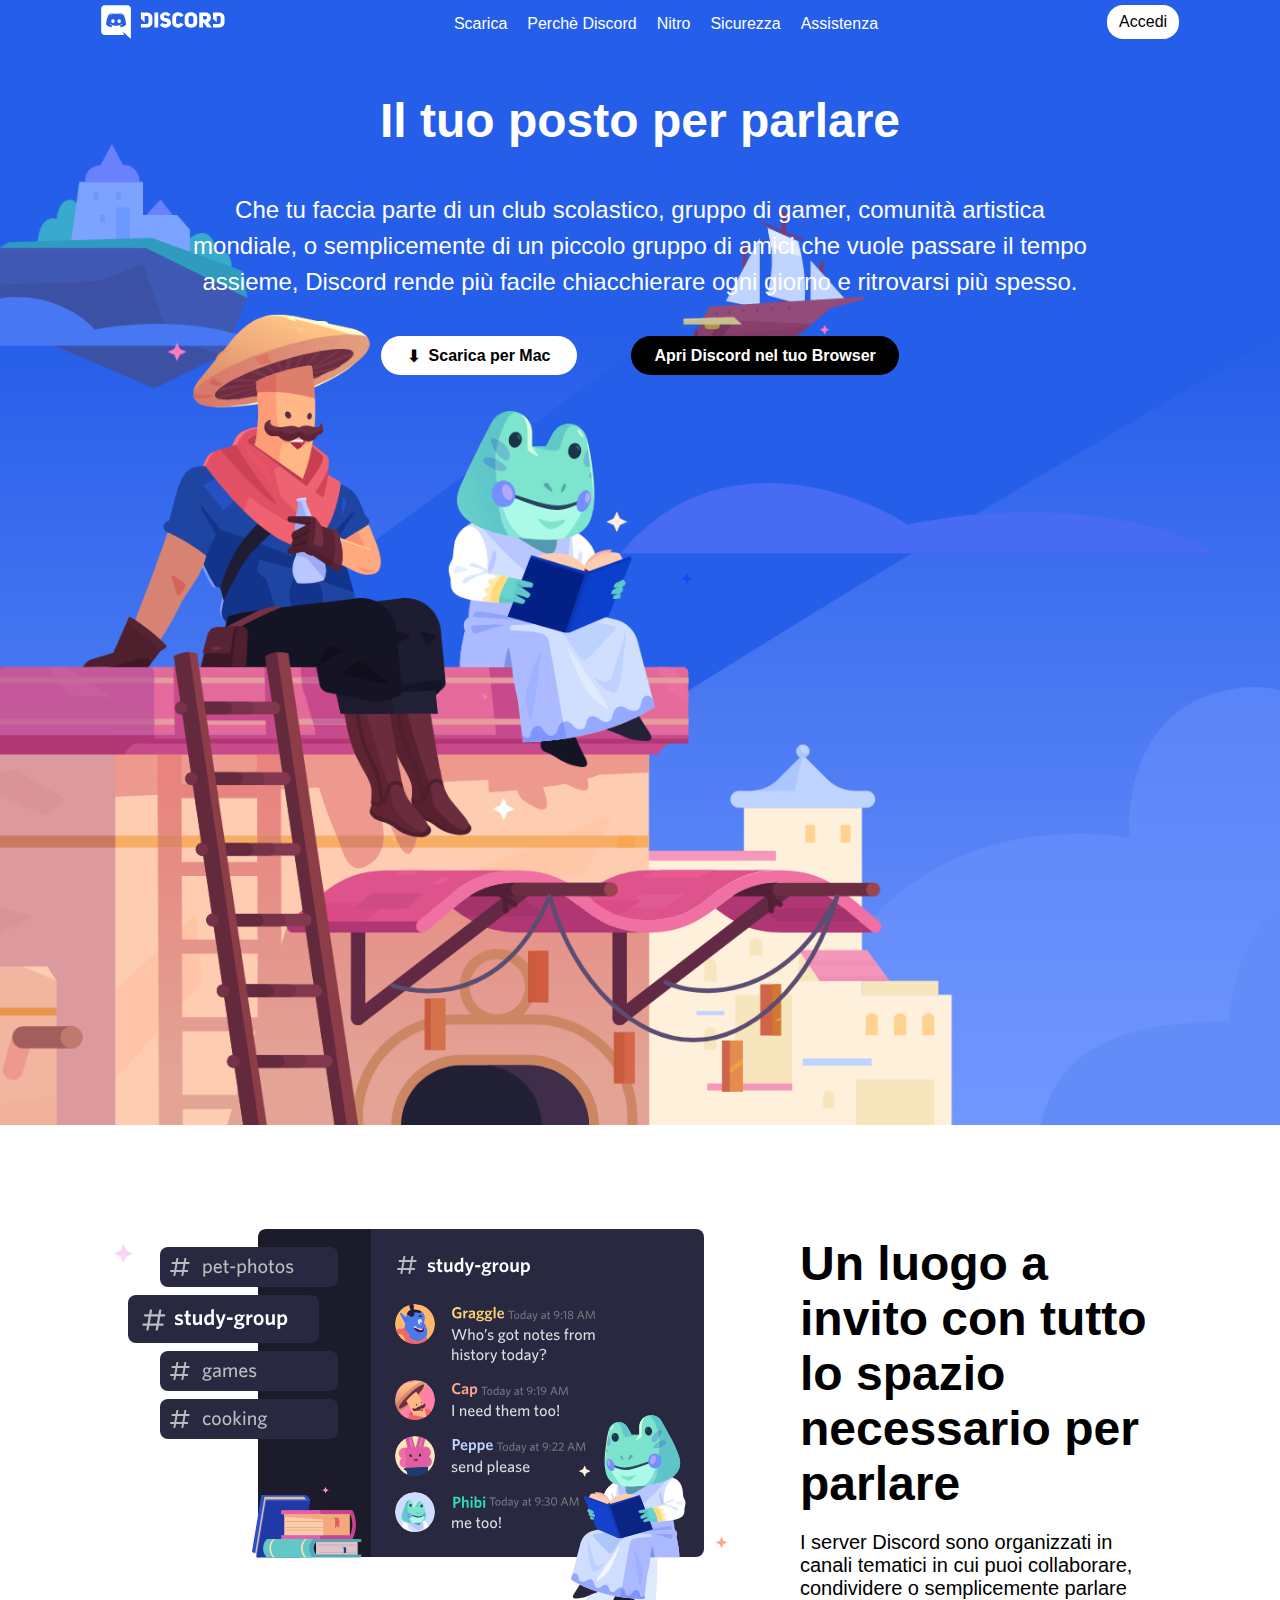
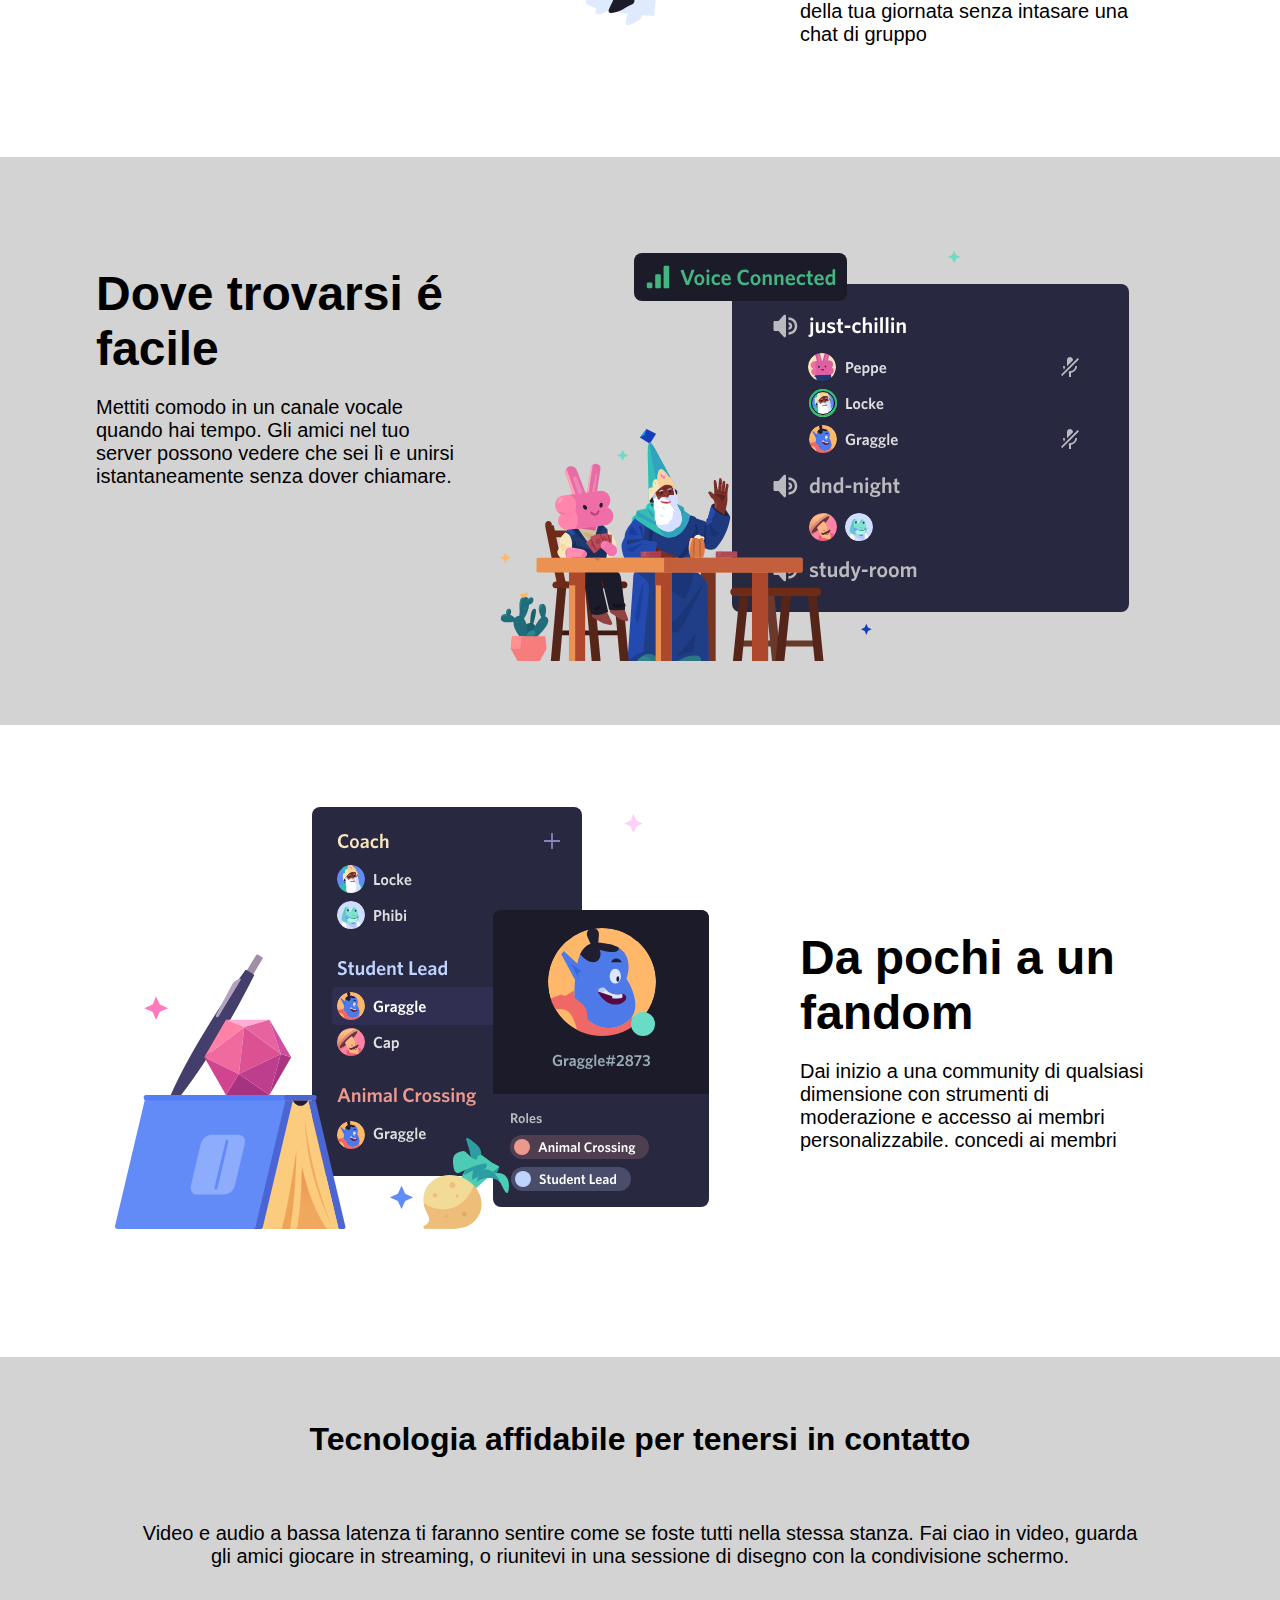
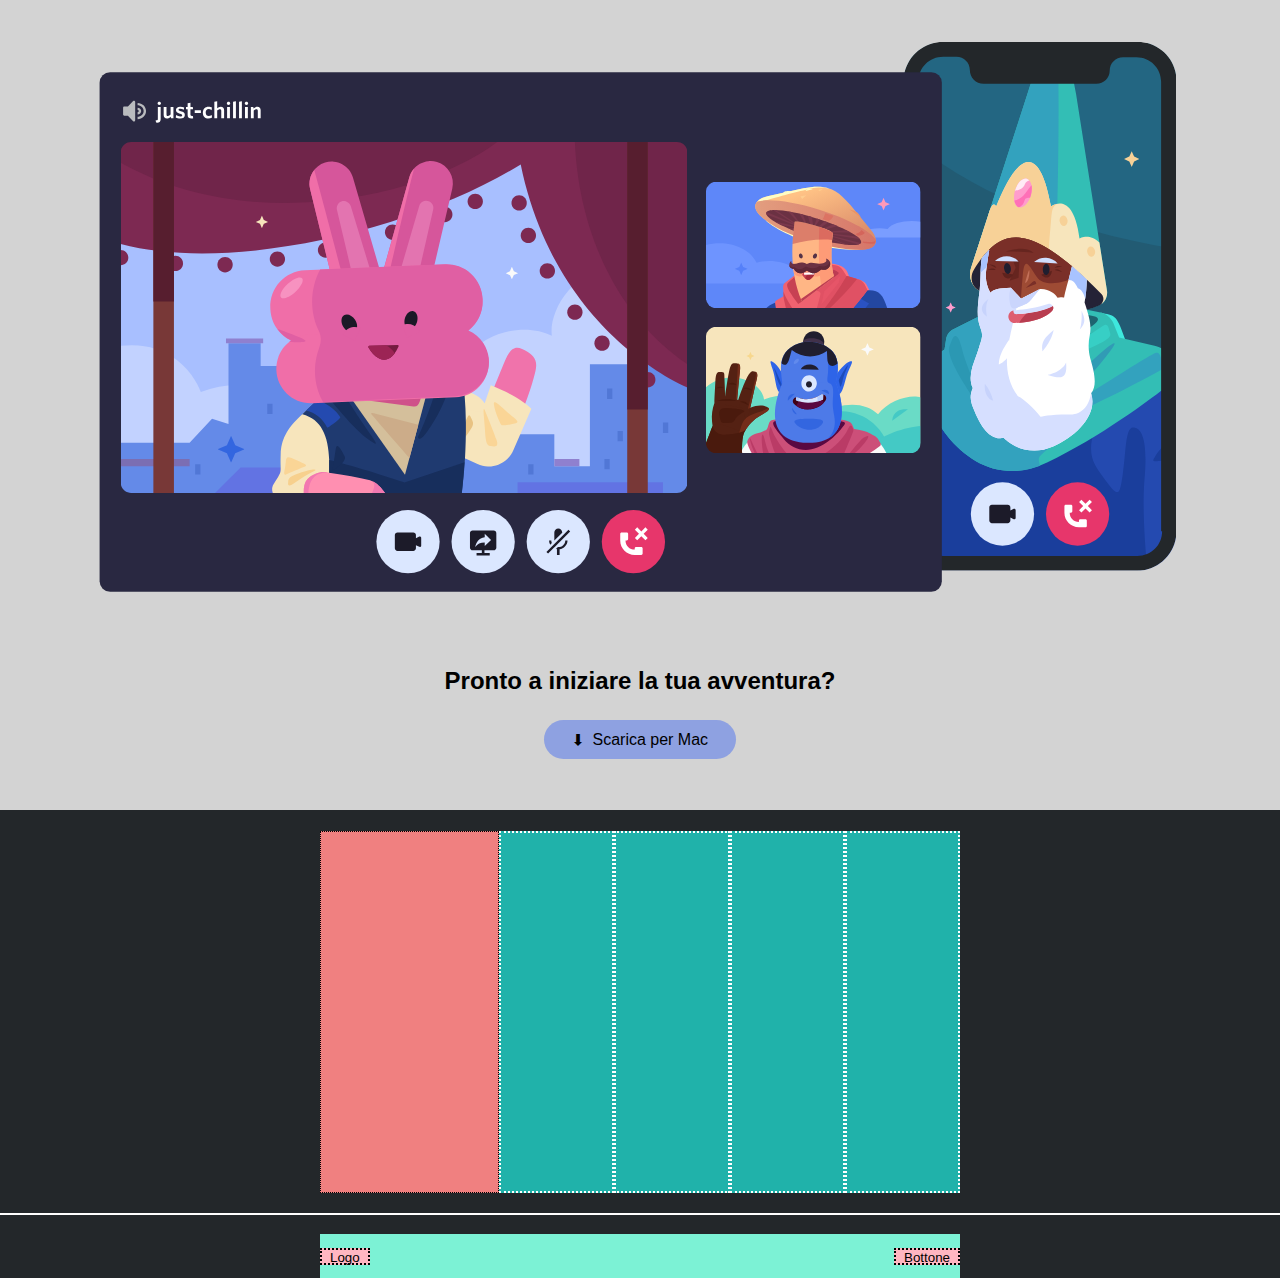
==== index.html @ 9cd42983 "UPDATE 0.3: completed fourth section" ====
<!DOCTYPE html>
<html lang="en">
<head>
    <meta charset="UTF-8">
    <meta name="viewport" content="width=device-width, initial-scale=1.0">
    <link rel="stylesheet" href="CSS/style.css">
    <title>discord</title>
</head>
<body>
    <div class="container">  
        <div class="jumbo">                  
            <!-- logo in alto -->
            <div class="row1">
                <div class="container-row1">
                    <div class="col1">
                        <img src="img/logo.svg" alt="logo">
                    </div>
                    <div class="col2">
                        <a href="#">Scarica</a>
                        <a href="#">Perchè&nbsp;Discord</a>
                        <a href="#">Nitro</a>
                        <a href="#">Sicurezza</a>
                        <a href="#">Assistenza</a>
                    </div>
                    <div class="col3">
                        <div class="accesso">
                            Accedi
                        </div>
                    </div>
                </div>
            </div>
            <!-- header -->
            <div class="row2">
                <div class="col4">
                    <h1>
                        Il tuo posto per parlare
                    </h1>
                    <p>
                        Che tu faccia parte di un club scolastico, gruppo di gamer, comunità artistica <br> 
                        mondiale, o semplicemente di un piccolo gruppo di amici che vuole passare il tempo  <br>
                        assieme, Discord rende più facile chiacchierare ogni giorno e ritrovarsi più spesso.
                    </p>
                    <div class="pulsanti">
                        <div class="download">Scarica per Mac</div>
                        <div class="open-browser">Apri Discord nel tuo Browser</div>
                    </div>
                </div>
            </div>
        </div>
        <!-- prima sezione -->
        <div class="row3">
            <div class="col5">
                <img src="img/item1.svg" alt="">
            </div>
            <div class="col6">
                <h1>
                    Un luogo a <br> 
                    invito con tutto <br> 
                    lo spazio <br>
                    necessario per <br> 
                    parlare
                </h1>
                <p>
                    I server Discord sono organizzati in <br> 
                    canali tematici in cui puoi collaborare, <br>
                    condividere o semplicemente parlare <br> 
                    della tua giornata senza intasare una <br> 
                    chat di gruppo
                </p>
            </div>
        </div>
        <!-- seconda sezione -->
        <div class="row4">
            <div class="col6">
                <h1>
                    Dove trovarsi é <br> 
                    facile
                </h1>
                <p>
                    Mettiti comodo in un canale vocale <br> 
                    quando hai tempo. Gli amici nel tuo <br>
                    server possono vedere che sei lì e unirsi <br>
                    istantaneamente senza dover chiamare.
                </p>
            </div>
            <div class="col5">
                <img src="img/item2.svg" alt="">
            </div>
        </div>
        <!-- terza sezione -->
        <div class="row3">
            <div class="col5">
                <img src="img/item3.svg" alt="">
            </div>
            <div class="col6">
                <h1>Da pochi a un <br> 
                    fandom
                </h1>
                <p>
                    Dai inizio a una community di qualsiasi <br> 
                    dimensione con strumenti di <br> 
                    moderazione e accesso ai membri <br> 
                    personalizzabile. concedi ai membri
                </p>
            </div>
        </div>
        <!-- quarta sezione -->
        <div class="row5">
            <div class="col7">
                <h1>
                    Tecnologia affidabile per tenersi in contatto
                </h1>
                <p>
                    Video e audio a bassa latenza ti faranno sentire come se foste tutti nella stessa stanza. Fai ciao in video, guarda <br>
                    gli amici giocare in streaming, o riunitevi in una sessione di disegno con la condivisione schermo.
                </p>
                <img src="img/item4-big.svg" alt="">
                <h2>
                    Pronto a iniziare la tua avventura?
                </h2>
                <div class="download">Scarica per Mac</div>

            </div>
        </div>
        <!-- footer -->
        <div class="row6">
            <div class="col8"></div>
            <div class="col9"></div>
            <div class="col9"></div>
            <div class="col9"></div>
            <div class="col9"></div>
        </div>
        <!-- logo in basso -->
        <div class="row7">
            <div class="col10">
                <button>Logo</button>
            </div>
            <div class="col11">
                <button>Bottone</button>
            </div>
        </div>
    </div>
</body>
</html>
---- CSS/style.css ----
/* PALETTE COLORI
Light blue: rgb(173, 216, 230)
Goldenrod: rgb(218, 165, 32)
Navy blue: rgb(0, 0, 139)
Violet (web color): rgb(238, 130, 238)
Pink: rgb(253, 190, 195)
Dodger blue: rgb(30, 144, 255)
Timberwolf: rgb(211, 211, 211)
Forest green: rgb(34, 139, 34)
Light coral: rgb(240, 128, 128)
Light sea green: rgb(32, 178, 170)
Aquamarine: rgb(124, 242, 213)
Eerie black: rgb(35, 39, 42)
 */
 * {
    margin: 0;
    padding: 0;
    box-sizing: border-box;
    font-family: Whitney, 'Helvetica Neue', Helvetica, Arial, sans-serif;
 }
 .container {
    width: 100%;
    height: 100vh;
    background-color: white;
 }
 .jumbo {
   background-image: url(../img/jumbo.png);
   height: 125%;
   background-size: cover;
   background-repeat: no-repeat;
 }
 /*LOGO IN ALTO */
 /* .row1 {
    height: 10%;
    width: 100%;
    display: flex;
 } */
 .container-row1 {
    width: 50%;
    margin: auto;
    display: flex;
    justify-content: center;
 /*    height: 50%; */
/*     border: 1px dashed; */
 }
 .col1 {
/*     display: flex;
    justify-content: flex-start;
    width: 20%; */
    padding: 5px;
/*     align-items: center; */
    margin-right: 35%;
 }
 .col2 {
    display: flex;
/*     justify-content: center;
    width: 60%;
    padding: 5px; */
    align-items: center;
    gap:20px;
/*     border-left: 1px dashed;
    border-right: 1px dashed; */
}
.col2 a {
    text-decoration: none;
    color: white;
}
 .col3 {
/*     display: flex;
    justify-content: flex-end;
    width: 20%; */
    padding: 5px;
/*     align-items: center; */
    margin-left: 35%;
 }
 .col3 .accesso {
   background-color: white;
   border-radius: 16px;
   padding: 8px 12px;
   display: flex;
   justify-content: center;
   align-items: center;
 }
 /* HEADER */
 .row2 {
    display: flex;
 }
 .col4 {
    margin: auto;    
 }

 .col4 h1 {
   display: flex;
   justify-content: center;
   margin: 5%;
   font-size: 48px;
   color: white;
 }

 .col4 p {
   color: white;
   text-align: center;
   font-size: 24px;
   line-height: 150%;
 }

 .col4 .pulsanti {
   margin-top: 4%;
   display: flex;
   justify-content: center;
   font-weight: bold;
 }

 .col4 .download {
   display: flex;
   background-color: white;
   justify-content: center;
   align-items: center;
   width: 22%;
   padding: 10px 20px;
   border-radius: 20px;
   margin: 0 3%;
 }
 
 .col4 .download::before {
   content: ' \27A1';
   transform: rotate(90deg);
   -webkit-transform: rotate(90deg);
   margin-right: 5%;
 }

 .col4 .open-browser {
   display: flex;
   background-color: black;
   color: white;
   justify-content: center;
   align-items: center;
   width: 30%;
   padding: 10px 20px;
   border-radius: 20px;
   margin: 0 3%;
 }
 .col5 {
   width: 55%;
   display: flex;
}
.col6 {
   width: 30%;
}
.col6 h1 {
  margin-bottom: 5%;
  font-size: 48px;
}

.col6 p {
  font-size: 20px;
  font-weight: 500;
}
 /* PRIMA E TERZA SEZIONE */
 .row3 {
    display: flex;
    justify-content: center;
    align-items: center;
    padding: 5% 0;
 }
 .row3 .col5 {
   padding-bottom: 5%;
 }

 /* SECONDA SEZIONE */
 .row4 {
    background-color: rgb(211, 211, 211);
/*     height: 50%; */
    display: flex;
    justify-content: center;
    align-items: center;
    padding: 5% 0;
 }

 .row4 .col6 {
   padding-bottom: 10%;
 }
 /* QUARTA SEZIONE */
 .row5 {
    background-color: rgb(211, 211, 211);
 }
 .col7 {
   padding-bottom: 2%;
 }
 .col7 h1 {
   text-align: center;
   padding: 5%;

 }
 .col7 p {
   text-align: center;
   font-size: 20px
 }
 .col7 img {
   display: flex ;
   width: 90%;
   margin: auto;
 }

 .col7 h2 {
   text-align: center;
 }
 .col7 .download {
   display: flex;
   background-color: rgb(142, 161, 225);
   justify-content: center;
   align-items: center;
   width: 15%;
   padding: 10px 20px;
   border-radius: 20px;
   margin: 2% auto;
 }

 .col7 .download::before {
   content: ' \27A1';
   transform: rotate(90deg);
   -webkit-transform: rotate(90deg);
   margin-right: 5%;
 }
 /* FOOTER */
 .row6 {
    background-color: rgb(35, 39, 42);
    height: 45%;
    display: flex;
    justify-content: center;
    align-items: center;
    border-bottom: 2px solid white;
 }
 .col8 {
    height: 90%;
    width: 14%;
    background-color: rgb(240, 128, 128);
    border: 1px dotted;
 }
 .col9 {
    height: 90%;
    width: 9%;
    background-color: rgb(32, 178, 170);
    border: 2px dotted white;
 }
 /* LOGO IN BASSO */
 .row7 {
    background-color: rgb(35, 39, 42);
    height: 7%;
    display: flex;
    justify-content: center;
    align-items: flex-end;
 }
 .col10 {
    height: 70%;
    width: 25%;
    background-color: rgb(124, 242, 213);
    display: flex;
    justify-content: flex-start;
    align-items: center;
 }
 .col10 button {
    padding: 0 8px;
    height: 40%;  
    border: 2px dotted black;
    background-color: rgb(255, 182, 193);
 }
 .col11 {
    height: 70%;
    width: 25%;
    background-color: rgb(124, 242, 213);
    display: flex;
    justify-content: flex-end;
    align-items: center;
 }
 .col11 button {
    padding: 0 8px;
    height: 40%;
    border: 2px dotted black;
    background-color: rgb(255, 182, 193);    
 }
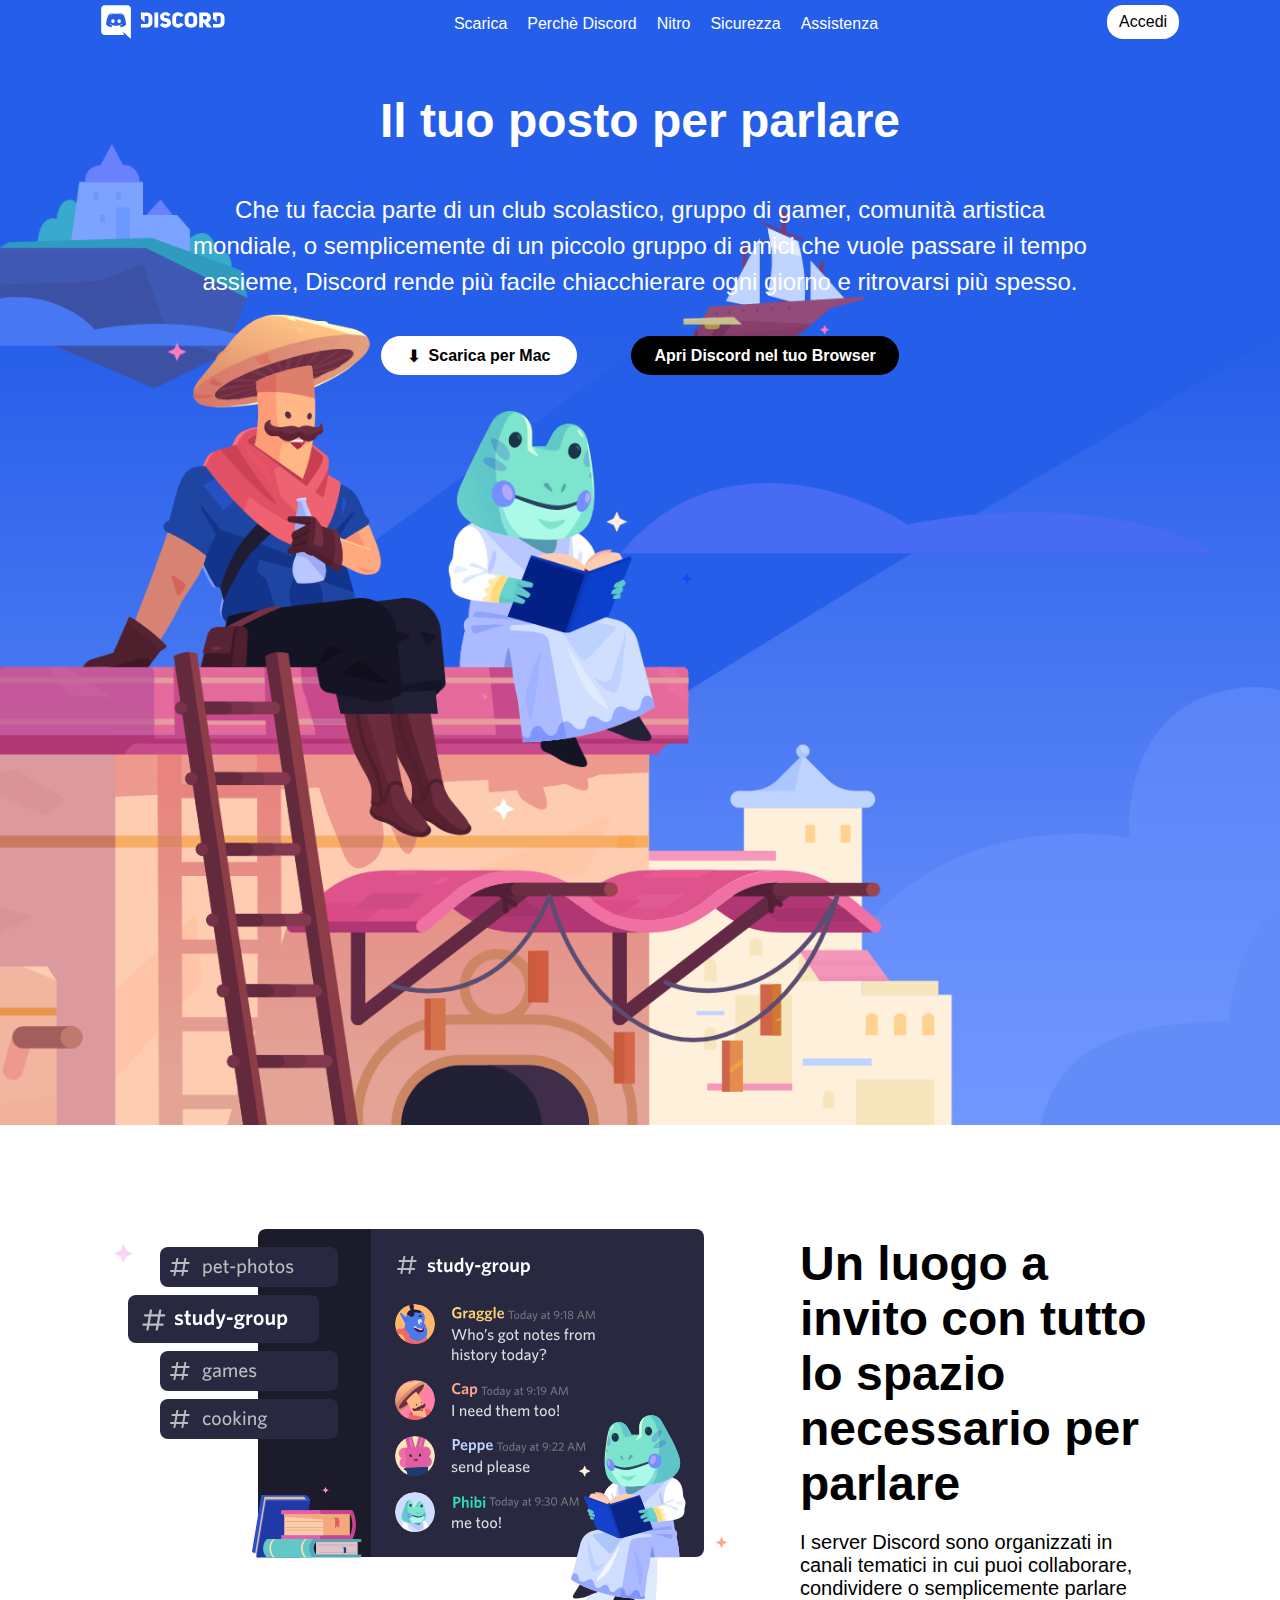
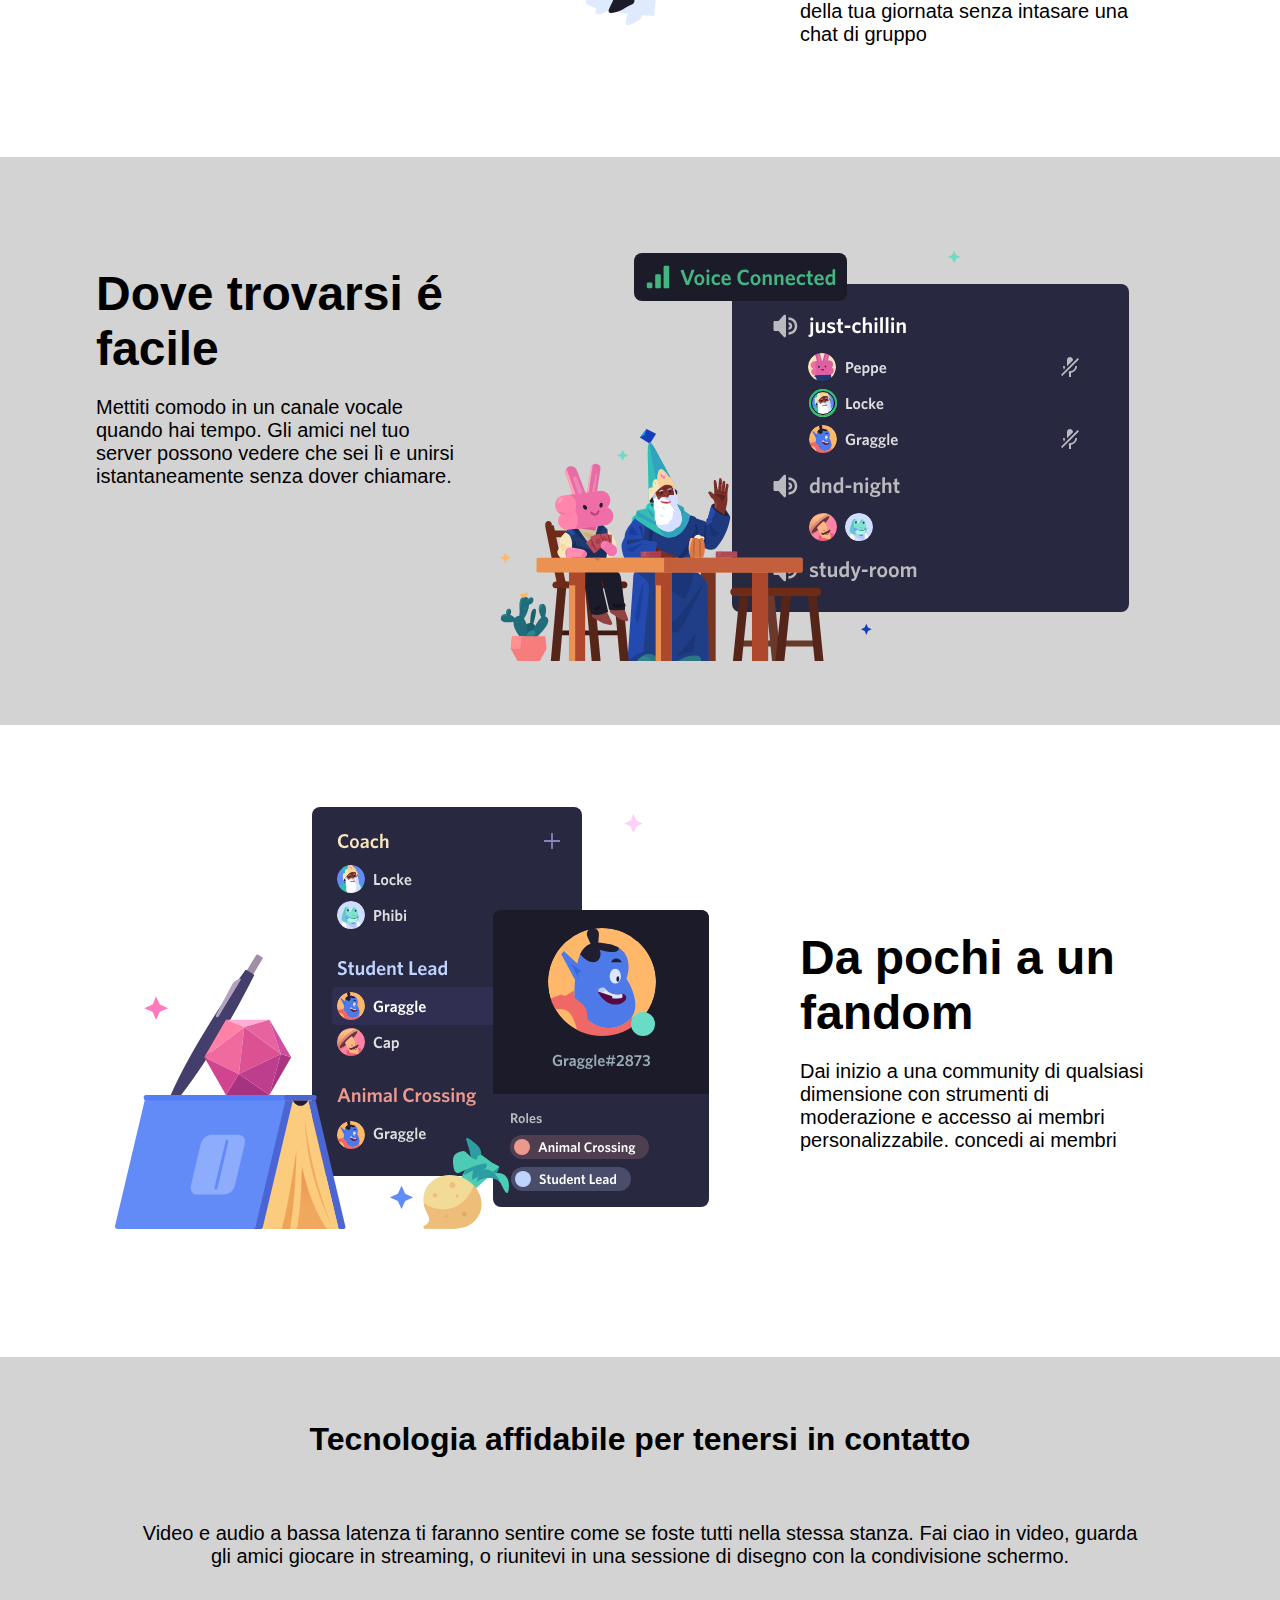
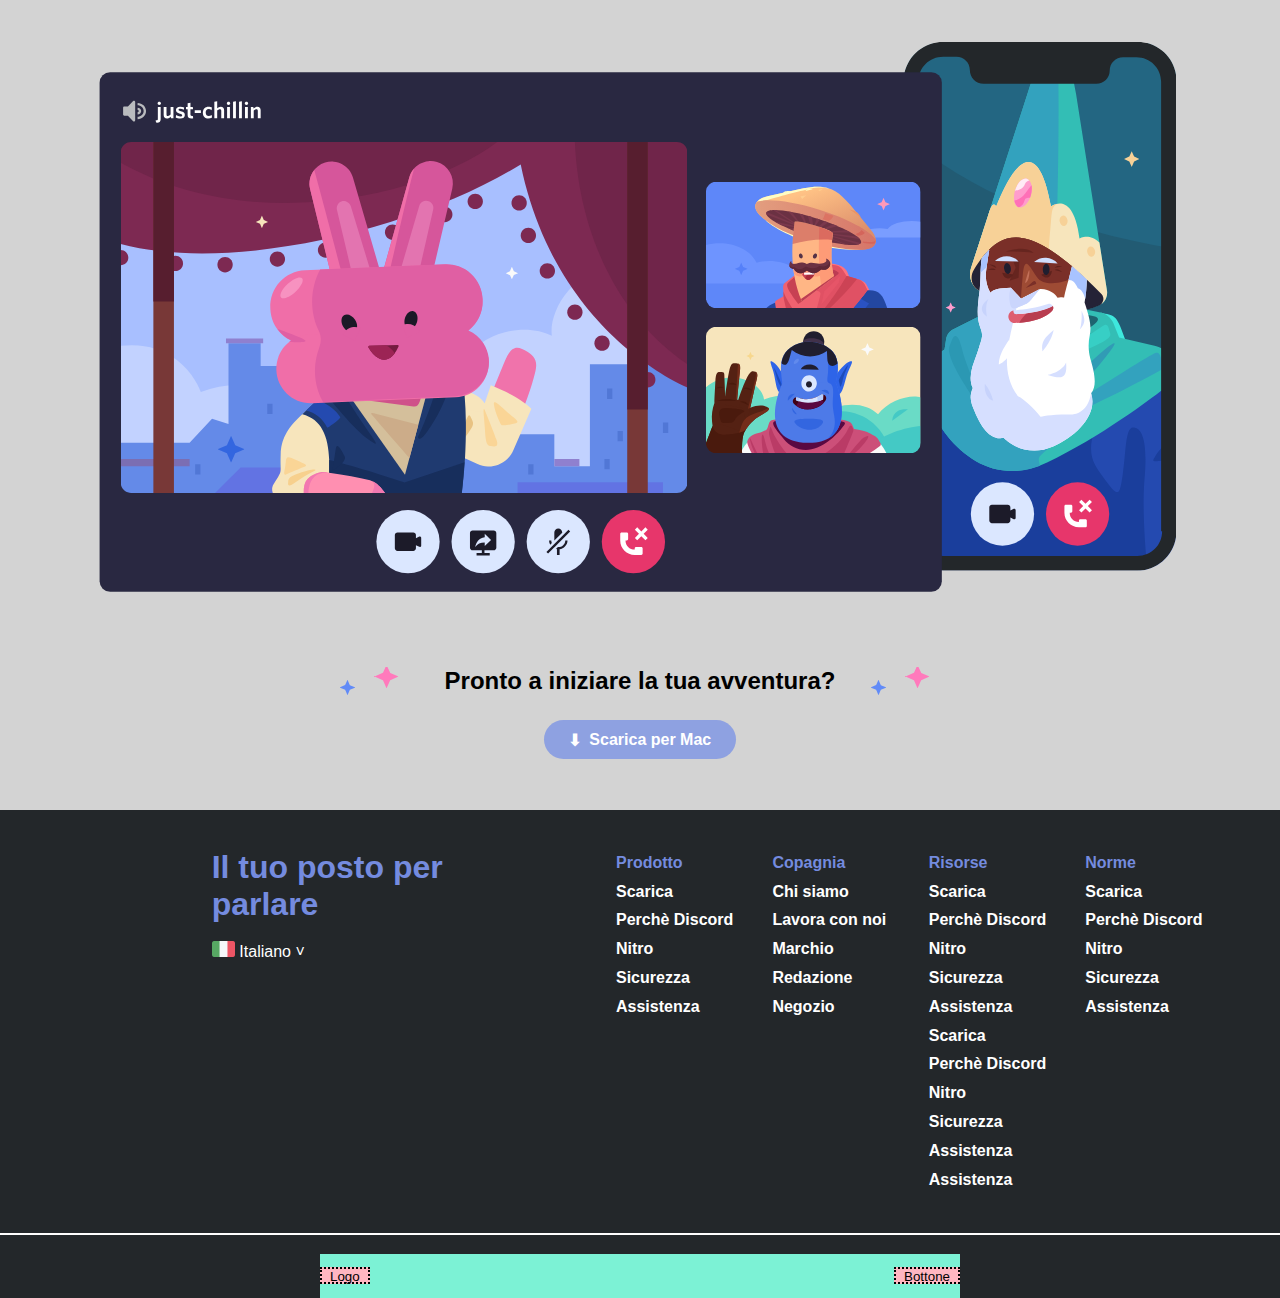
==== commit 3b46eaf1: "UPDATE 0.4: completed fifth section" ====
--- a/index.html
+++ b/index.html
@@ -3,6 +3,7 @@
 <head>
     <meta charset="UTF-8">
     <meta name="viewport" content="width=device-width, initial-scale=1.0">
+    <link rel="stylesheet" href="https://cdnjs.cloudflare.com/ajax/libs/font-awesome/4.7.0/css/font-awesome.min.css">
     <link rel="stylesheet" href="CSS/style.css">
     <title>discord</title>
 </head>
@@ -124,11 +125,65 @@
         </div>
         <!-- footer -->
         <div class="row6">
-            <div class="col8"></div>
-            <div class="col9"></div>
-            <div class="col9"></div>
-            <div class="col9"></div>
-            <div class="col9"></div>
+            <div class="col8">
+                <h1>
+                    Il tuo posto per <br>
+                    parlare
+                </h1>
+                <div class="lingua"><img src="img/ita.png" alt="">Italiano</div>
+                <span>
+                    <i class="fa-brands fa-twitter" style="color: #ffffff;"></i>
+                    <i class="fa-brands fa-instagram" style="color: #ffffff;"></i>
+                    <i class="fa-brands fa-facebook"></i>
+                    <i class="fa-brands fa-youtube"></i>
+                </span>
+            </div>
+            <div class="col9">
+                <ul>
+                    Prodotto
+                    <li><a href="#">Scarica</a></li>
+                    <li><a href="#">Perchè Discord</a></li>
+                    <li><a href="#">Nitro</a></li>
+                    <li><a href="#">Sicurezza</a></li>
+                    <li><a href="#">Assistenza</a></li>
+                </ul>
+            </div>
+            <div class="col9">
+                <ul>
+                    Copagnia
+                    <li><a href="#">Chi siamo</a></li>
+                    <li><a href="#">Lavora con noi</a></li>
+                    <li><a href="#">Marchio</a></li>
+                    <li><a href="#">Redazione</a></li>
+                    <li><a href="#">Negozio</a></li>
+                </ul>
+            </div>
+            <div class="col9">
+                <ul>
+                    Risorse
+                    <li><a href="#">Scarica</a></li>
+                    <li><a href="#">Perchè Discord</a></li>
+                    <li><a href="#">Nitro</a></li>
+                    <li><a href="#">Sicurezza</a></li>
+                    <li><a href="#">Assistenza</a></li>
+                    <li><a href="#">Scarica</a></li>
+                    <li><a href="#">Perchè Discord</a></li>
+                    <li><a href="#">Nitro</a></li>
+                    <li><a href="#">Sicurezza</a></li>
+                    <li><a href="#">Assistenza</a></li>
+                    <li><a href="#">Assistenza</a></li>
+                </ul>
+            </div>
+            <div class="col9">
+                <ul>
+                    Norme
+                    <li><a href="#">Scarica</a></li>
+                    <li><a href="#">Perchè Discord</a></li>
+                    <li><a href="#">Nitro</a></li>
+                    <li><a href="#">Sicurezza</a></li>
+                    <li><a href="#">Assistenza</a></li>
+                </ul>
+            </div>
         </div>
         <!-- logo in basso -->
         <div class="row7">
--- a/CSS/style.css
+++ b/CSS/style.css
@@ -30,47 +30,30 @@
    background-repeat: no-repeat;
  }
  /*LOGO IN ALTO */
- /* .row1 {
-    height: 10%;
-    width: 100%;
-    display: flex;
- } */
+ .row1 {
+   
+ }
  .container-row1 {
     width: 50%;
     margin: auto;
     display: flex;
     justify-content: center;
- /*    height: 50%; */
-/*     border: 1px dashed; */
  }
  .col1 {
-/*     display: flex;
-    justify-content: flex-start;
-    width: 20%; */
     padding: 5px;
-/*     align-items: center; */
     margin-right: 35%;
  }
  .col2 {
     display: flex;
-/*     justify-content: center;
-    width: 60%;
-    padding: 5px; */
     align-items: center;
     gap:20px;
-/*     border-left: 1px dashed;
-    border-right: 1px dashed; */
 }
 .col2 a {
     text-decoration: none;
     color: white;
 }
  .col3 {
-/*     display: flex;
-    justify-content: flex-end;
-    width: 20%; */
     padding: 5px;
-/*     align-items: center; */
     margin-left: 35%;
  }
  .col3 .accesso {
@@ -88,7 +71,6 @@
  .col4 {
     margin: auto;    
  }
-
  .col4 h1 {
    display: flex;
    justify-content: center;
@@ -96,21 +78,18 @@
    font-size: 48px;
    color: white;
  }
-
  .col4 p {
    color: white;
    text-align: center;
    font-size: 24px;
    line-height: 150%;
  }
-
  .col4 .pulsanti {
    margin-top: 4%;
    display: flex;
    justify-content: center;
    font-weight: bold;
  }
-
  .col4 .download {
    display: flex;
    background-color: white;
@@ -121,14 +100,12 @@
    border-radius: 20px;
    margin: 0 3%;
  }
- 
  .col4 .download::before {
    content: ' \27A1';
    transform: rotate(90deg);
    -webkit-transform: rotate(90deg);
    margin-right: 5%;
  }
-
  .col4 .open-browser {
    display: flex;
    background-color: black;
@@ -151,7 +128,6 @@
   margin-bottom: 5%;
   font-size: 48px;
 }
-
 .col6 p {
   font-size: 20px;
   font-weight: 500;
@@ -166,17 +142,14 @@
  .row3 .col5 {
    padding-bottom: 5%;
  }
-
  /* SECONDA SEZIONE */
  .row4 {
     background-color: rgb(211, 211, 211);
-/*     height: 50%; */
     display: flex;
     justify-content: center;
     align-items: center;
     padding: 5% 0;
  }
-
  .row4 .col6 {
    padding-bottom: 10%;
  }
@@ -190,7 +163,6 @@
  .col7 h1 {
    text-align: center;
    padding: 5%;
-
  }
  .col7 p {
    text-align: center;
@@ -201,13 +173,16 @@
    width: 90%;
    margin: auto;
  }
-
  .col7 h2 {
    text-align: center;
+   background-image: url(../img/stars.svg);
+   background-position: bottom;
  }
  .col7 .download {
    display: flex;
    background-color: rgb(142, 161, 225);
+   color: white;
+   font-weight: bold;
    justify-content: center;
    align-items: center;
    width: 15%;
@@ -215,7 +190,6 @@
    border-radius: 20px;
    margin: 2% auto;
  }
-
  .col7 .download::before {
    content: ' \27A1';
    transform: rotate(90deg);
@@ -225,23 +199,41 @@
  /* FOOTER */
  .row6 {
     background-color: rgb(35, 39, 42);
-    height: 45%;
-    display: flex;
-    justify-content: center;
-    align-items: center;
+    display: flex;
+    justify-content: center;
+    align-items: flex-start;
     border-bottom: 2px solid white;
+    padding: 3%;
+ }
+ .col9 ul {
+   color: rgb(116, 139, 223);
+   list-style: none;
+   text-decoration: none;
+   line-height: 180%;
+ }
+ .row6 a {
+   color: white;
+   text-decoration: none;
+   
  }
  .col8 {
-    height: 90%;
-    width: 14%;
-    background-color: rgb(240, 128, 128);
-    border: 1px dotted;
+   color: rgb(116, 139, 223);
+    margin: 0 auto;
+ }
+ .col8 img {
+   width: 10%;
+   margin-top: 8%;
+   margin-right: 2%;
+ }
+ .col8 .lingua {
+   color: white;
+ }
+ .col8 .lingua::after {
+   content: ' \02C5';   
  }
  .col9 {
-    height: 90%;
-    width: 9%;
-    background-color: rgb(32, 178, 170);
-    border: 2px dotted white;
+    width: 13%;
+    font-weight: bold;
  }
  /* LOGO IN BASSO */
  .row7 {
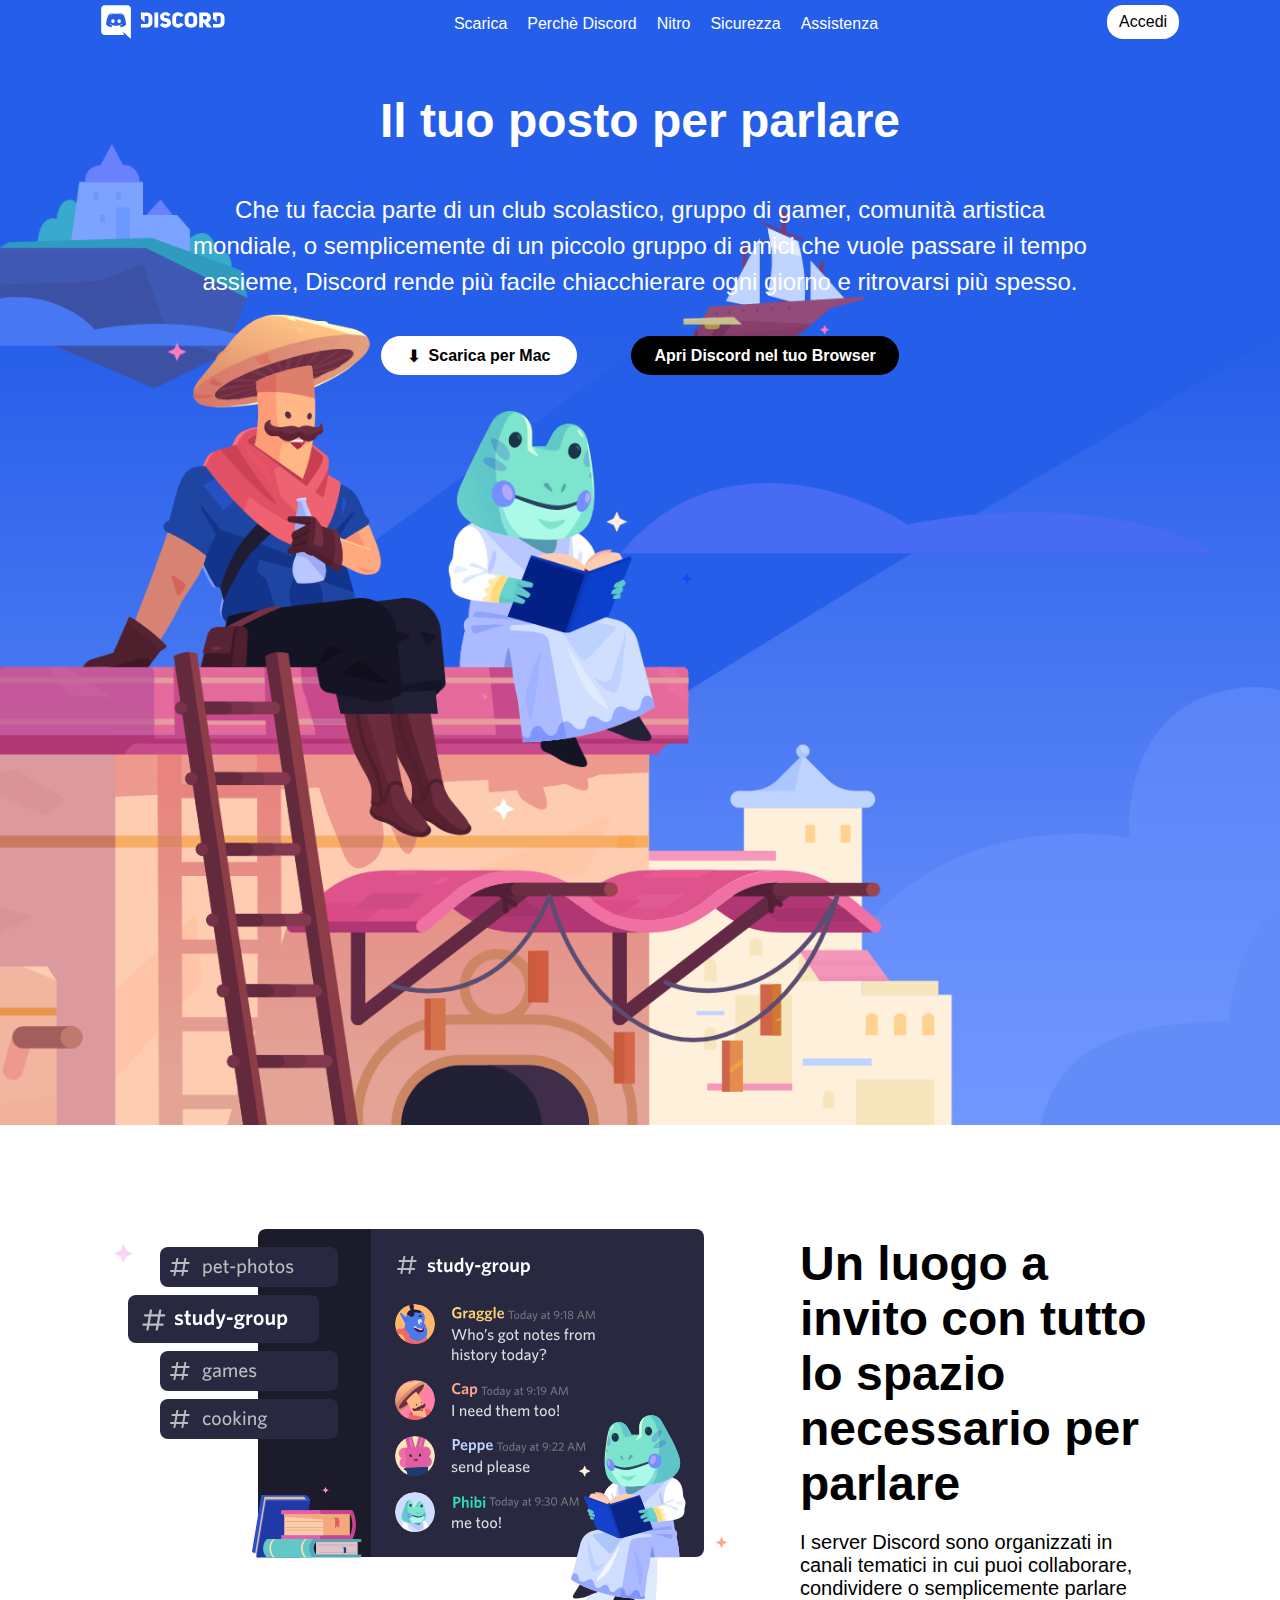
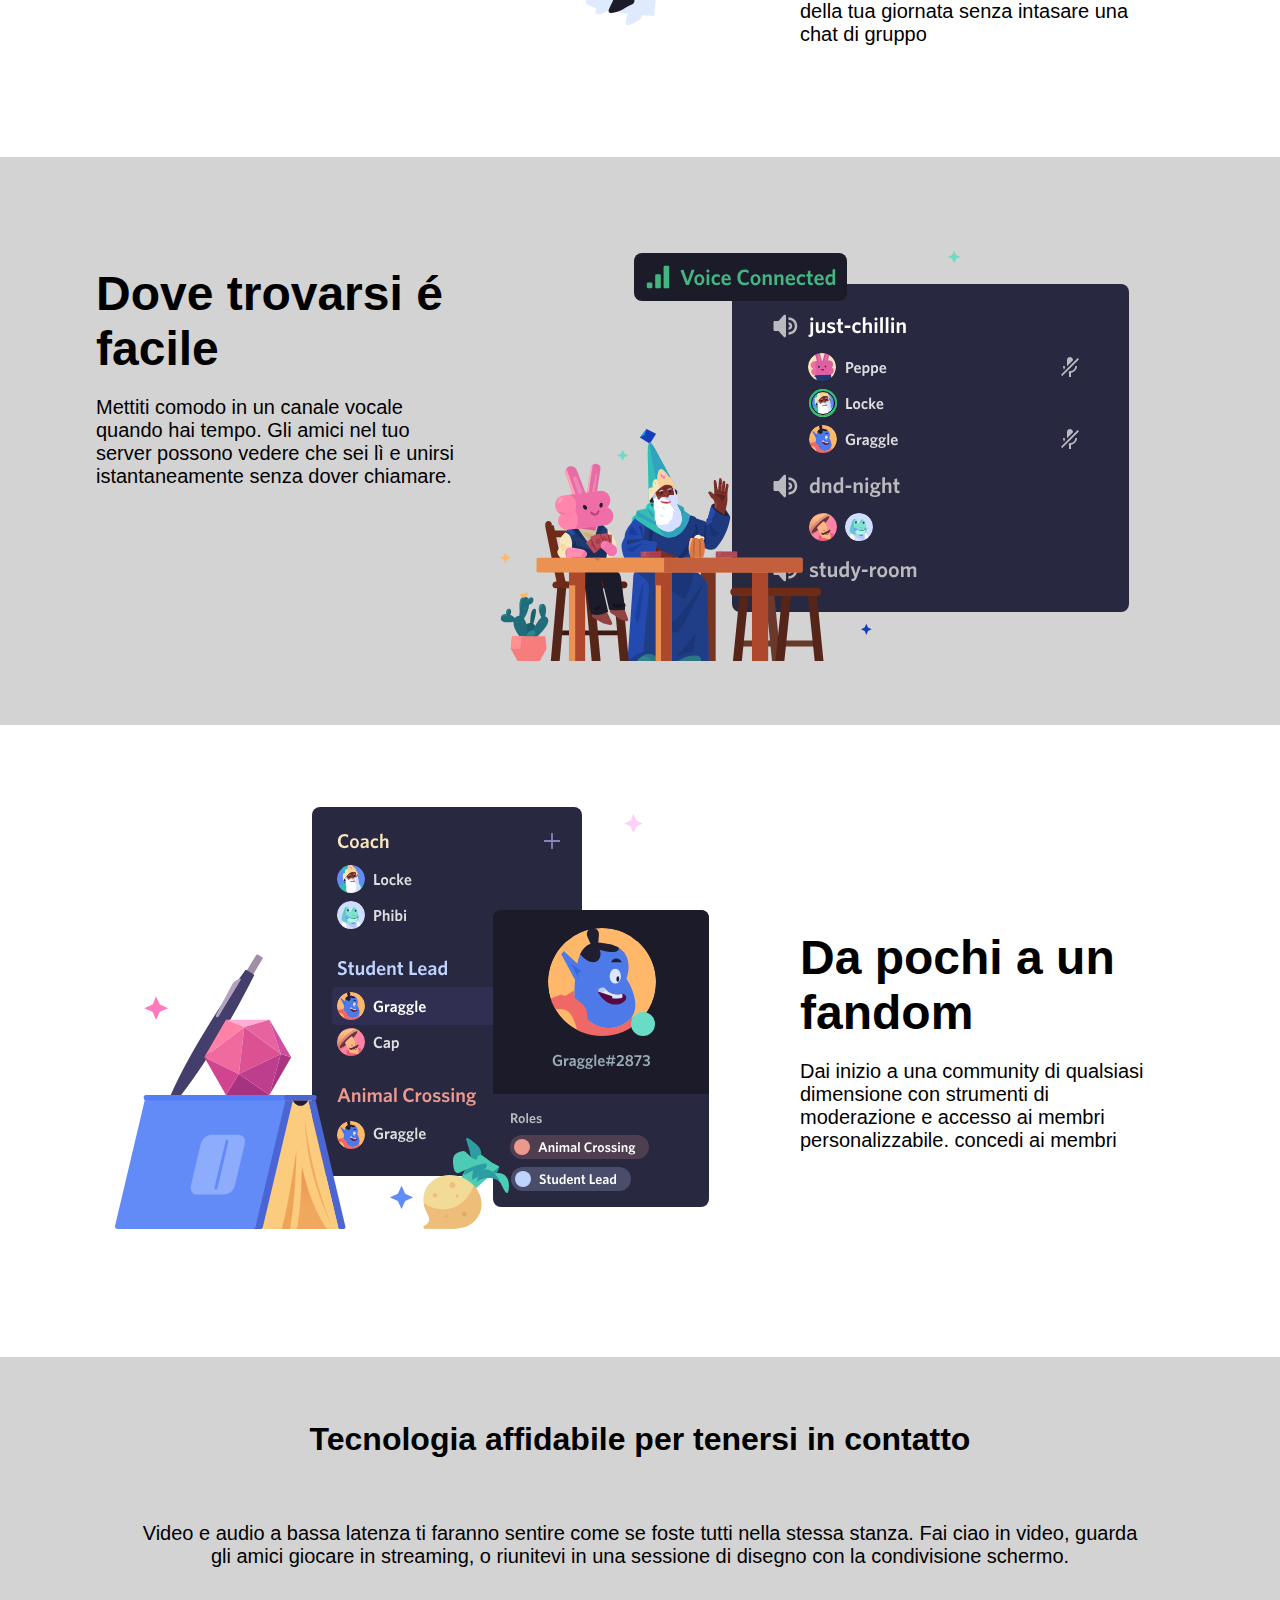
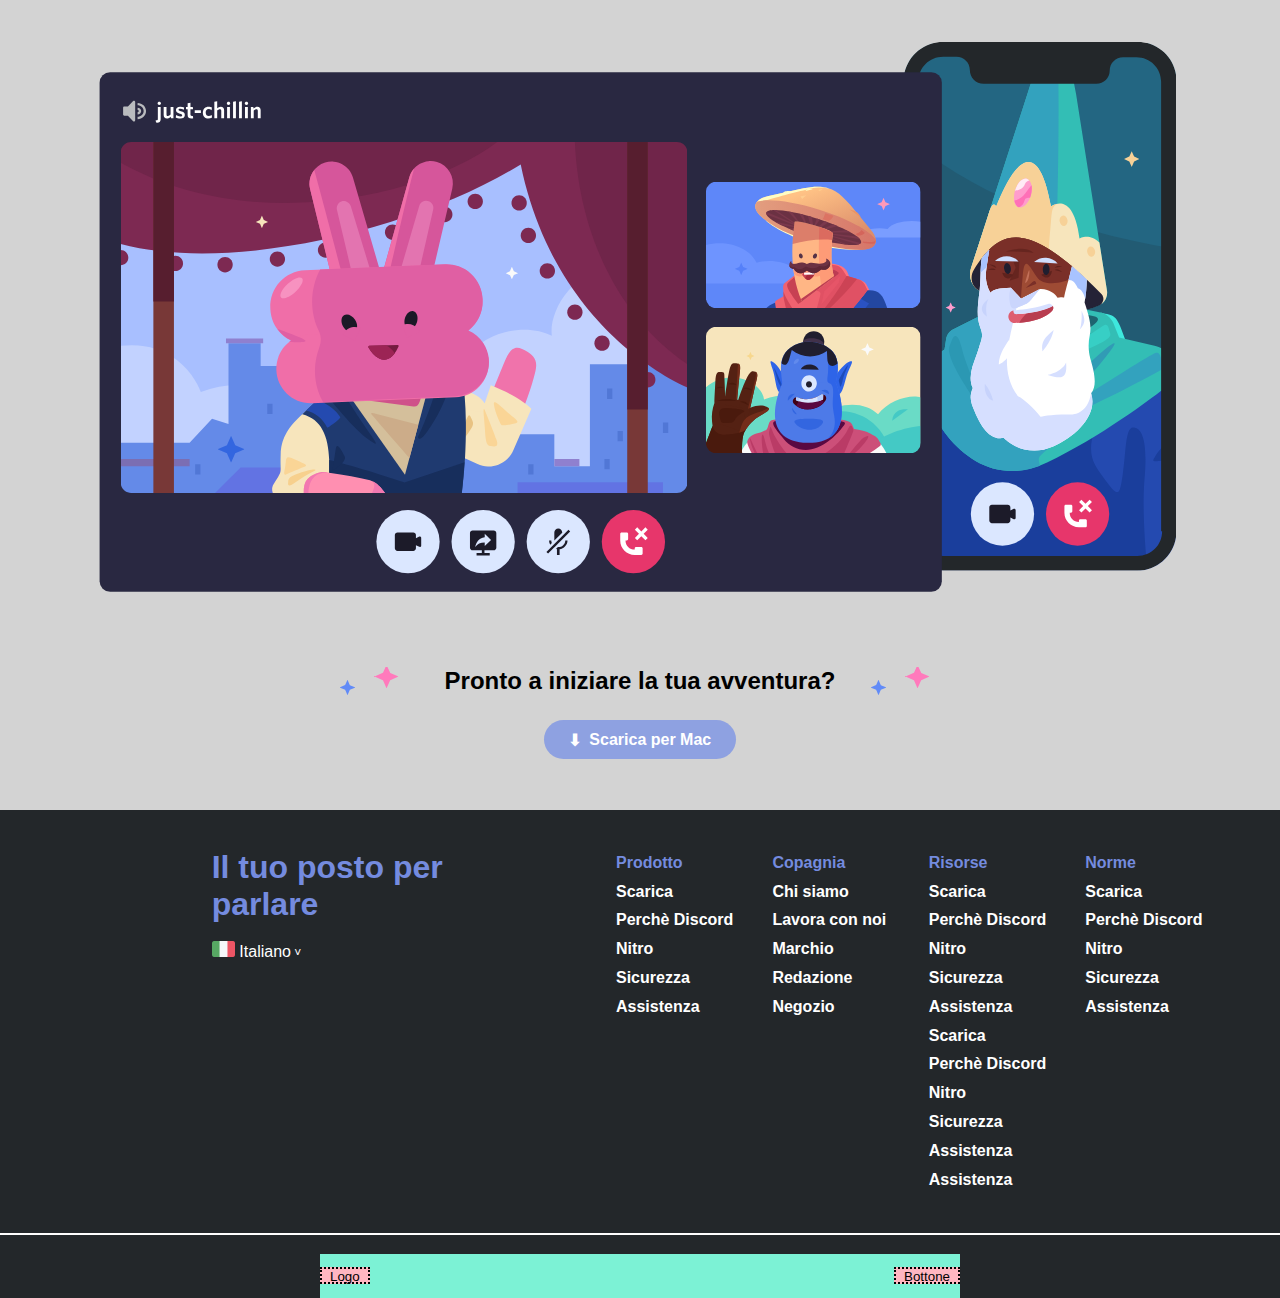
==== commit b94d1751: "UPDATE 0.5: changed class name of row1,col1,col2,col3" ====
--- a/index.html
+++ b/index.html
@@ -3,7 +3,9 @@
 <head>
     <meta charset="UTF-8">
     <meta name="viewport" content="width=device-width, initial-scale=1.0">
-    <link rel="stylesheet" href="https://cdnjs.cloudflare.com/ajax/libs/font-awesome/4.7.0/css/font-awesome.min.css">
+    <link rel="stylesheet" href="https://cdnjs.cloudflare.com/ajax/libs/font-awesome/6.5.2/css/all.min.css"
+        integrity="sha512-SnH5WK+bZxgPHs44uWIX+LLJAJ9/2PkPKZ5QiAj6Ta86w+fsb2TkcmfRyVX3pBnMFcV7oQPJkl9QevSCWr3W6A=="
+        crossorigin="anonymous" referrerpolicy="no-referrer" />
     <link rel="stylesheet" href="CSS/style.css">
     <title>discord</title>
 </head>
@@ -11,25 +13,25 @@
     <div class="container">  
         <div class="jumbo">                  
             <!-- logo in alto -->
-            <div class="row1">
-                <div class="container-row1">
-                    <div class="col1">
+
+                <div class="container-nav">
+                    <div class="logo-up">
                         <img src="img/logo.svg" alt="logo">
                     </div>
-                    <div class="col2">
+                    <div class="menu-nav">
                         <a href="#">Scarica</a>
                         <a href="#">Perchè&nbsp;Discord</a>
                         <a href="#">Nitro</a>
                         <a href="#">Sicurezza</a>
                         <a href="#">Assistenza</a>
                     </div>
-                    <div class="col3">
+                    <div class="login-up">
                         <div class="accesso">
                             Accedi
                         </div>
                     </div>
                 </div>
-            </div>
+
             <!-- header -->
             <div class="row2">
                 <div class="col4">
@@ -134,8 +136,8 @@
                 <span>
                     <i class="fa-brands fa-twitter" style="color: #ffffff;"></i>
                     <i class="fa-brands fa-instagram" style="color: #ffffff;"></i>
-                    <i class="fa-brands fa-facebook"></i>
-                    <i class="fa-brands fa-youtube"></i>
+                    <i class="fa-brands fa-facebook" style="color: #ffffff;"></i>
+                    <i class="fa-brands fa-youtube" style="color: #ffffff;"></i>
                 </span>
             </div>
             <div class="col9">
--- a/CSS/style.css
+++ b/CSS/style.css
@@ -30,33 +30,31 @@
    background-repeat: no-repeat;
  }
  /*LOGO IN ALTO */
- .row1 {
-   
- }
- .container-row1 {
+
+ .container-nav {
     width: 50%;
     margin: auto;
     display: flex;
     justify-content: center;
  }
- .col1 {
+ .logo-up {
     padding: 5px;
     margin-right: 35%;
  }
- .col2 {
+ .menu-nav {
     display: flex;
     align-items: center;
     gap:20px;
 }
-.col2 a {
+.menu-nav a {
     text-decoration: none;
     color: white;
 }
- .col3 {
+ .login-up {
     padding: 5px;
     margin-left: 35%;
  }
- .col3 .accesso {
+ .login-up .accesso {
    background-color: white;
    border-radius: 16px;
    padding: 8px 12px;
@@ -227,9 +225,14 @@
  }
  .col8 .lingua {
    color: white;
+   margin-bottom: 3%;
  }
  .col8 .lingua::after {
-   content: ' \02C5';   
+   content: ' \02C5';  
+   font-size: 12px; 
+ }
+ .col8 .fa-brands {
+   padding: 2%;
  }
  .col9 {
     width: 13%;
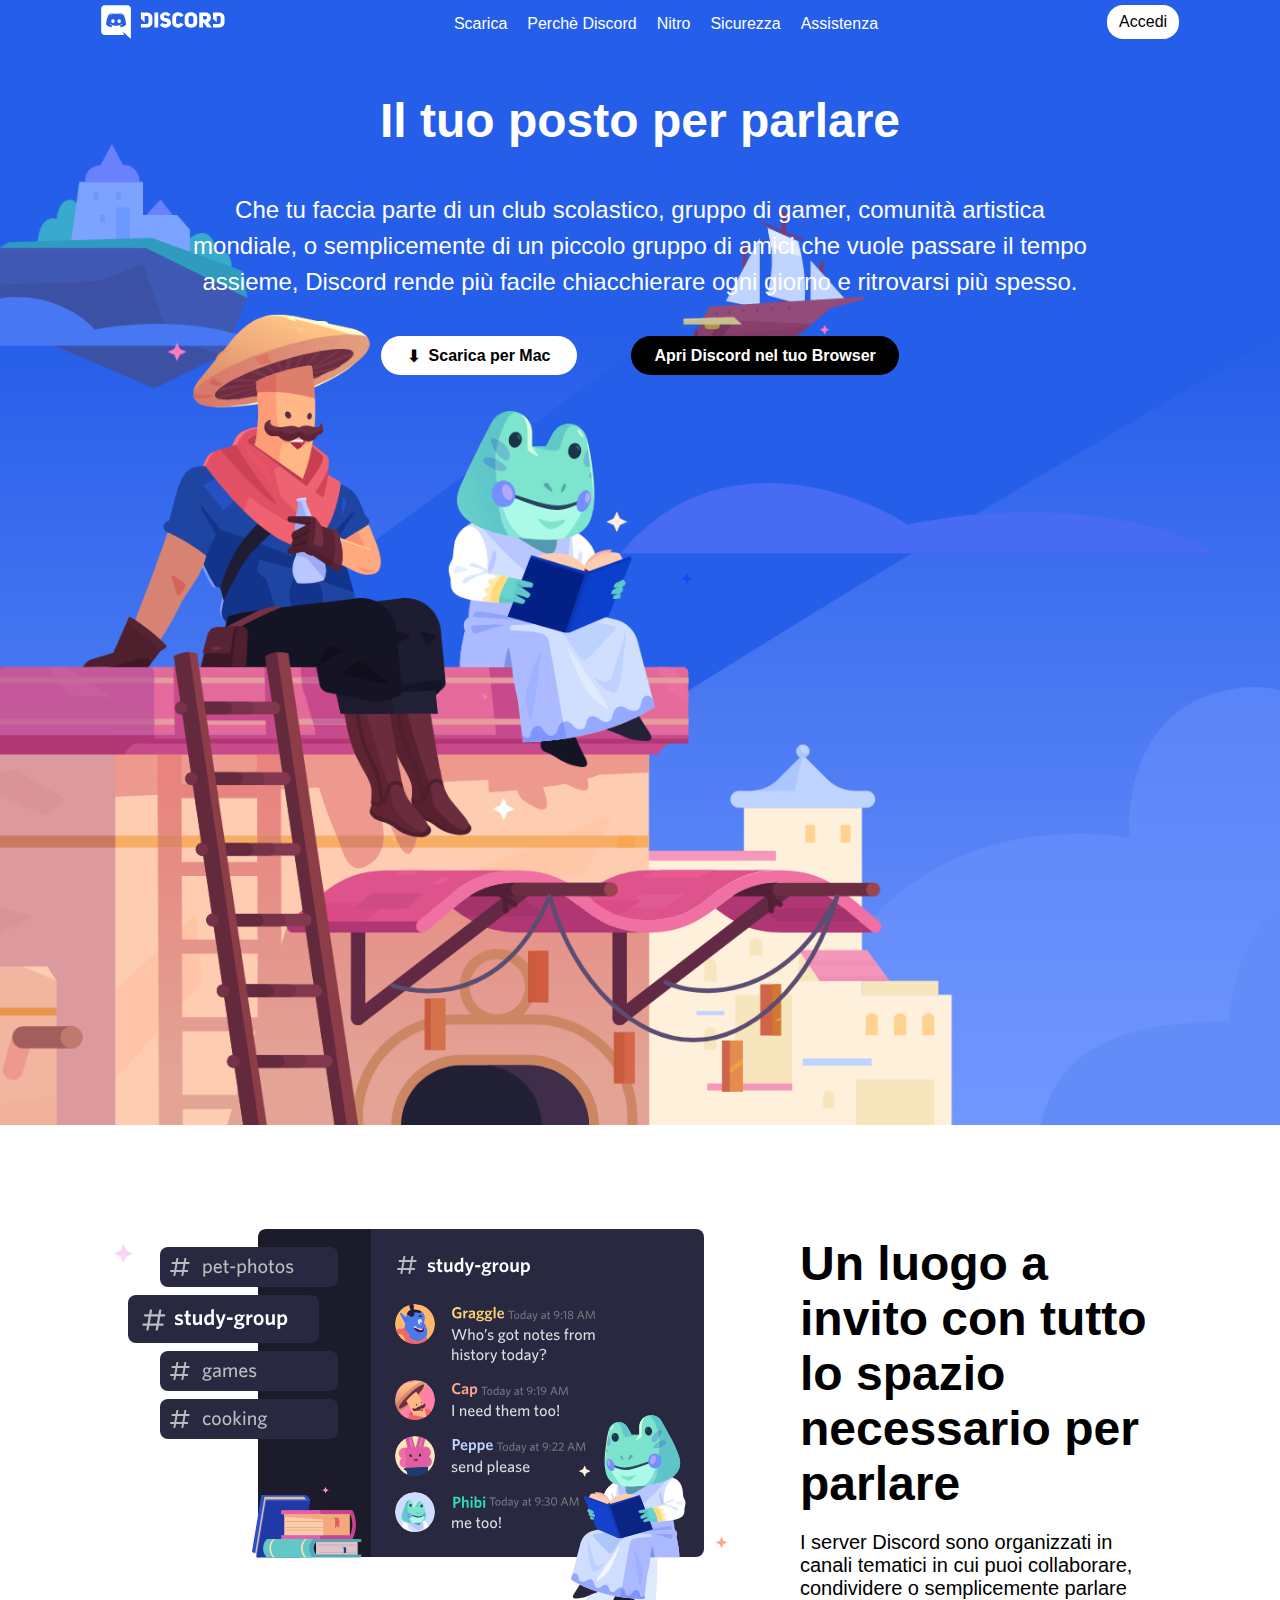
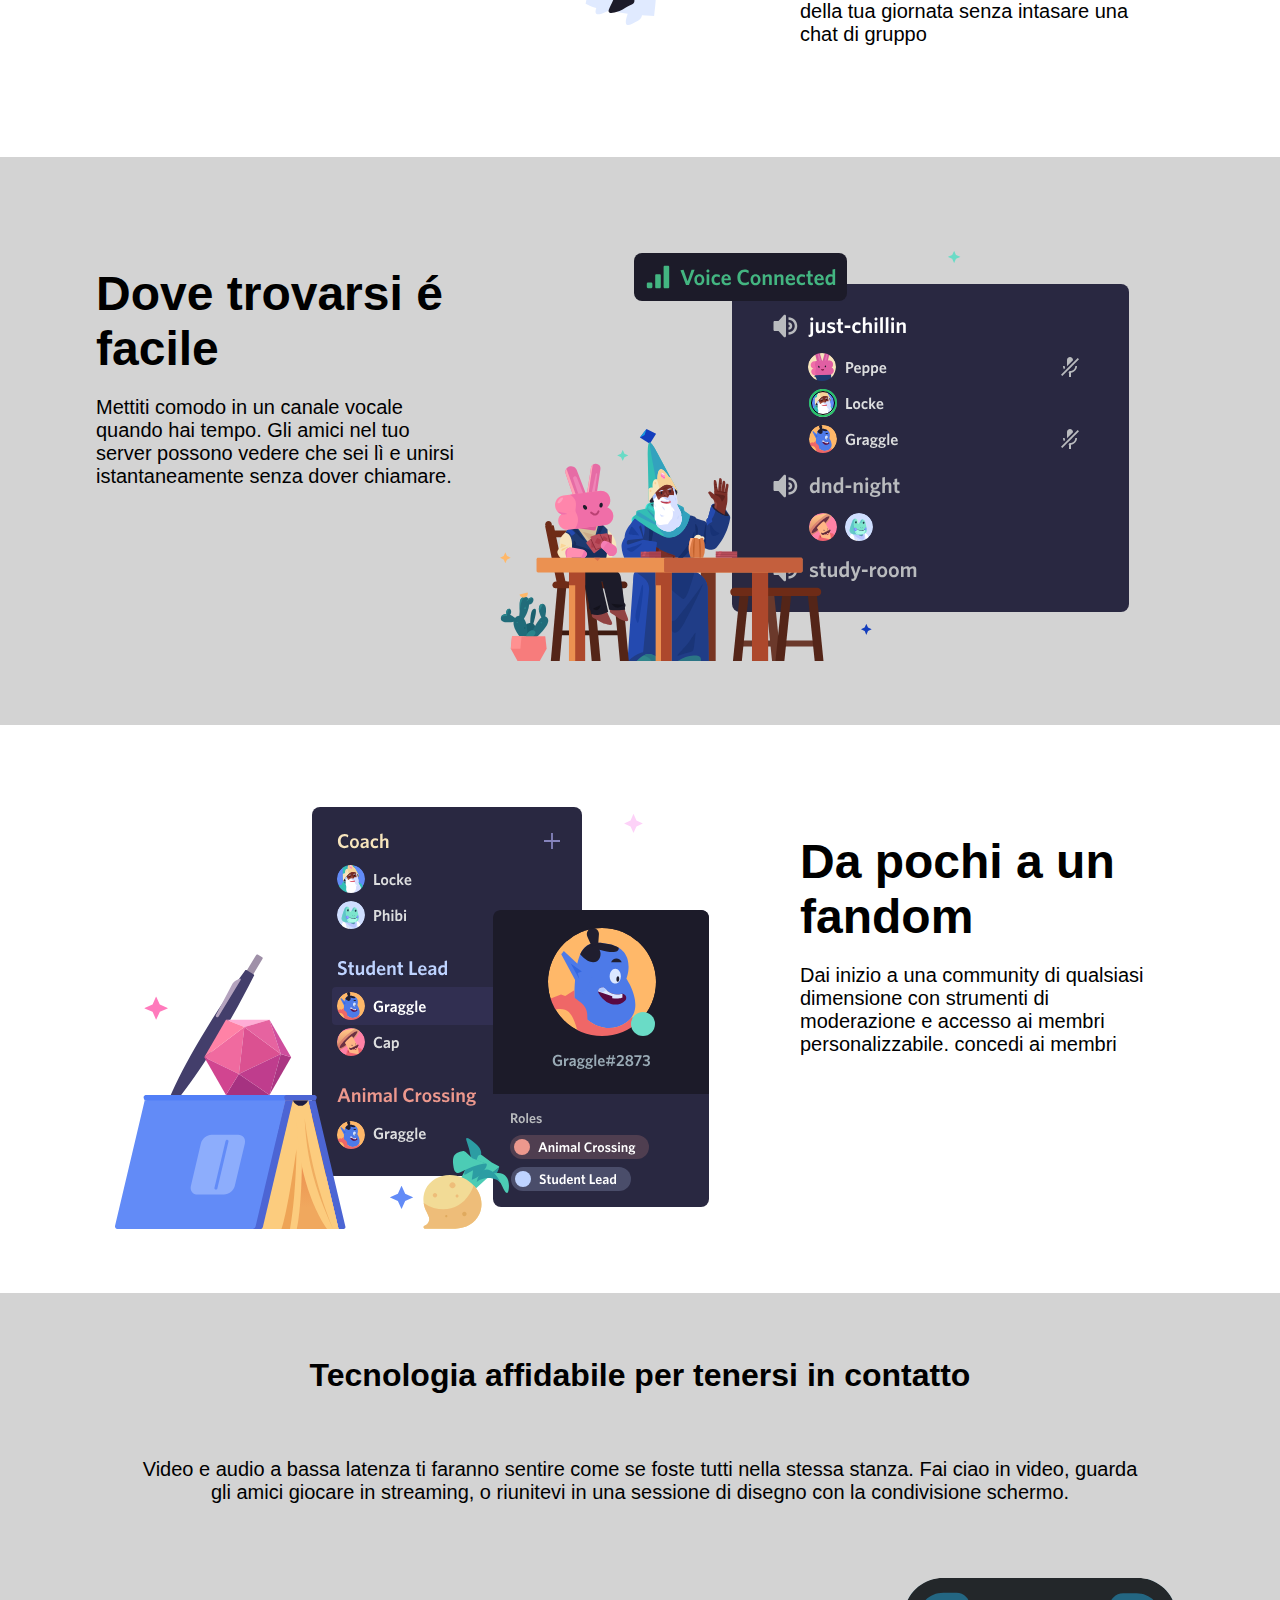
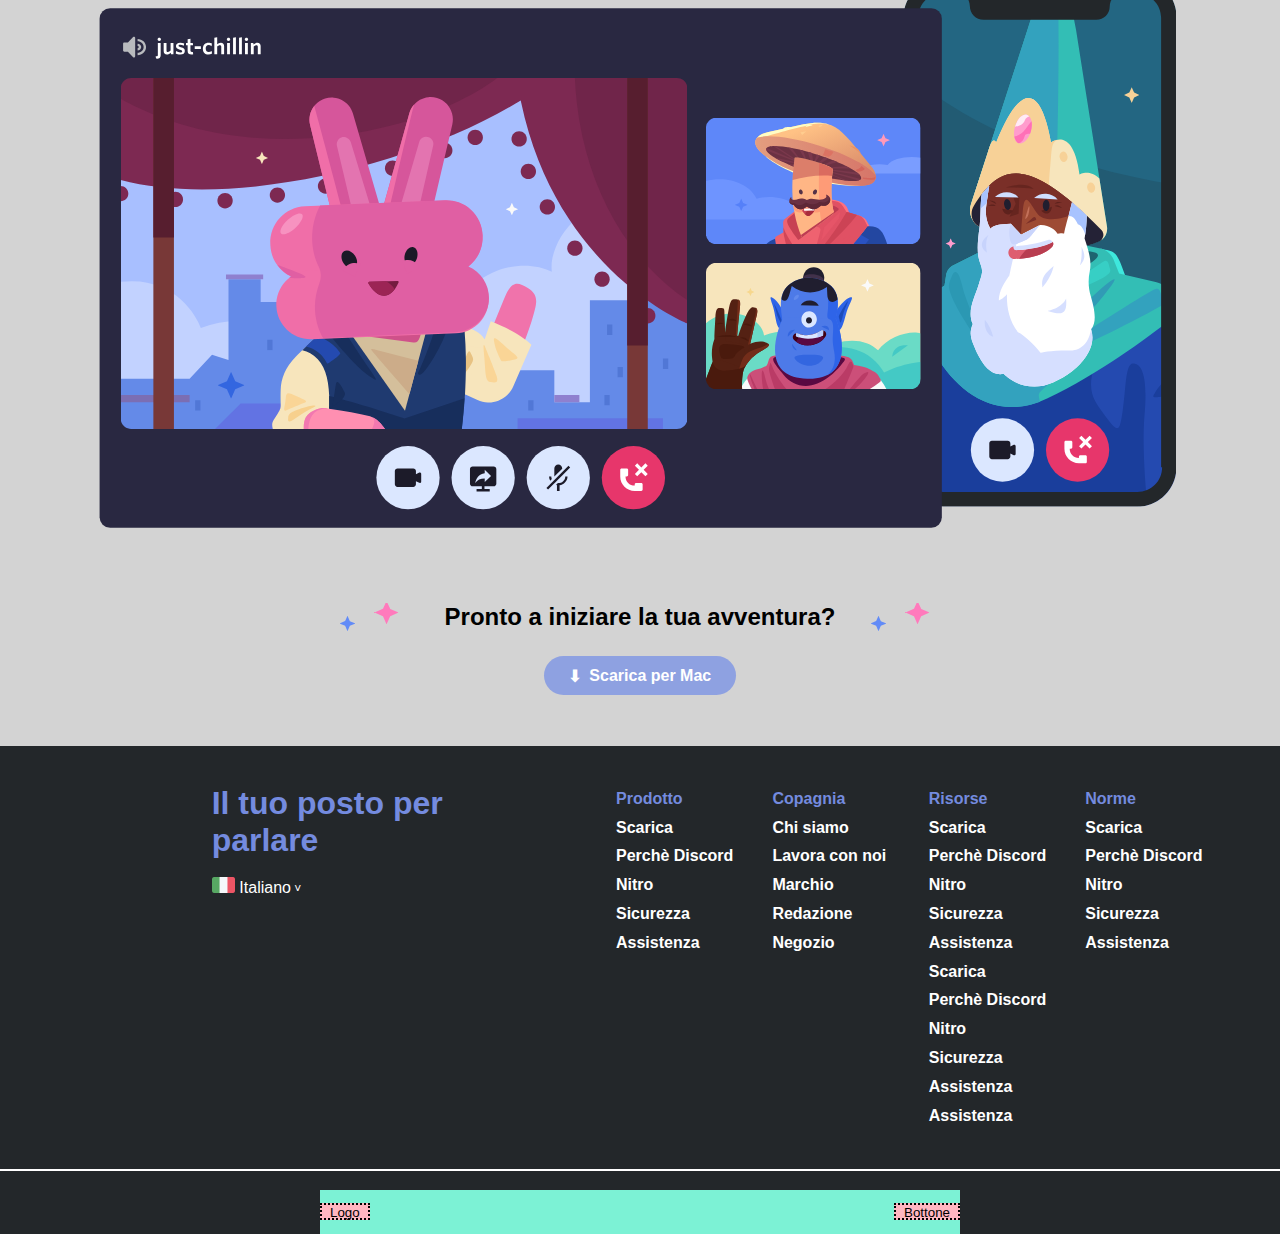
==== commit 67b42e51: "UPDATE 0.7: changed class name of row3,row4, col5, col6" ====
--- a/index.html
+++ b/index.html
@@ -33,8 +33,8 @@
                 </div>
 
             <!-- header -->
-            <div class="row2">
-                <div class="col4">
+            <div class="banner">
+                <div class="banner-text">
                     <h1>
                         Il tuo posto per parlare
                     </h1>
@@ -51,11 +51,11 @@
             </div>
         </div>
         <!-- prima sezione -->
-        <div class="row3">
-            <div class="col5">
+        <div class="channel-section">
+            <div class="image-area">
                 <img src="img/item1.svg" alt="">
             </div>
-            <div class="col6">
+            <div class="text-area">
                 <h1>
                     Un luogo a <br> 
                     invito con tutto <br> 
@@ -73,8 +73,8 @@
             </div>
         </div>
         <!-- seconda sezione -->
-        <div class="row4">
-            <div class="col6">
+        <div class="voice-section">
+            <div class="text-area">
                 <h1>
                     Dove trovarsi é <br> 
                     facile
@@ -86,16 +86,16 @@
                     istantaneamente senza dover chiamare.
                 </p>
             </div>
-            <div class="col5">
+            <div class="image-area">
                 <img src="img/item2.svg" alt="">
             </div>
         </div>
         <!-- terza sezione -->
-        <div class="row3">
-            <div class="col5">
+        <div class="community-section">
+            <div class="image-area">
                 <img src="img/item3.svg" alt="">
             </div>
-            <div class="col6">
+            <div class="text-area">
                 <h1>Da pochi a un <br> 
                     fandom
                 </h1>
--- a/CSS/style.css
+++ b/CSS/style.css
@@ -63,32 +63,32 @@
    align-items: center;
  }
  /* HEADER */
- .row2 {
-    display: flex;
- }
- .col4 {
+ .banner {
+    display: flex;
+ }
+ .banner-text {
     margin: auto;    
  }
- .col4 h1 {
+ .banner-text h1 {
    display: flex;
    justify-content: center;
    margin: 5%;
    font-size: 48px;
    color: white;
  }
- .col4 p {
+ .banner-text p {
    color: white;
    text-align: center;
    font-size: 24px;
    line-height: 150%;
  }
- .col4 .pulsanti {
+ .banner-text .pulsanti {
    margin-top: 4%;
    display: flex;
    justify-content: center;
    font-weight: bold;
  }
- .col4 .download {
+ .banner-text .download {
    display: flex;
    background-color: white;
    justify-content: center;
@@ -98,13 +98,13 @@
    border-radius: 20px;
    margin: 0 3%;
  }
- .col4 .download::before {
+ .banner-text .download::before {
    content: ' \27A1';
    transform: rotate(90deg);
    -webkit-transform: rotate(90deg);
    margin-right: 5%;
  }
- .col4 .open-browser {
+ .banner-text .open-browser {
    display: flex;
    background-color: black;
    color: white;
@@ -115,43 +115,53 @@
    border-radius: 20px;
    margin: 0 3%;
  }
- .col5 {
+ .image-area {
    width: 55%;
    display: flex;
 }
-.col6 {
+.text-area {
    width: 30%;
 }
-.col6 h1 {
+.text-area h1 {
   margin-bottom: 5%;
   font-size: 48px;
 }
-.col6 p {
+.text-area p {
   font-size: 20px;
   font-weight: 500;
 }
- /* PRIMA E TERZA SEZIONE */
- .row3 {
-    display: flex;
-    justify-content: center;
-    align-items: center;
-    padding: 5% 0;
- }
- .row3 .col5 {
+ /* prima sezione row3 */
+.channel-section {
+   display: flex;
+   justify-content: center;
+   align-items: center;
+   padding: 5% 0;
+}
+.channel-section .image-area {
    padding-bottom: 5%;
  }
- /* SECONDA SEZIONE */
- .row4 {
-    background-color: rgb(211, 211, 211);
-    display: flex;
-    justify-content: center;
-    align-items: center;
-    padding: 5% 0;
- }
- .row4 .col6 {
+/* seconda sezione row4 */
+.voice-section {
+   background-color: rgb(211, 211, 211);
+   display: flex;
+   justify-content: center;
+   align-items: center;
+   padding: 5% 0;
+}
+.voice-section .text-area {
+  padding-bottom: 10%;
+}
+/* terza sezione row3 */
+.community-section {
+   display: flex;
+   justify-content: center;
+   align-items: center;
+   padding: 5% 0;
+}
+.community-section .text-area {
    padding-bottom: 10%;
  }
- /* QUARTA SEZIONE */
+
  .row5 {
     background-color: rgb(211, 211, 211);
  }
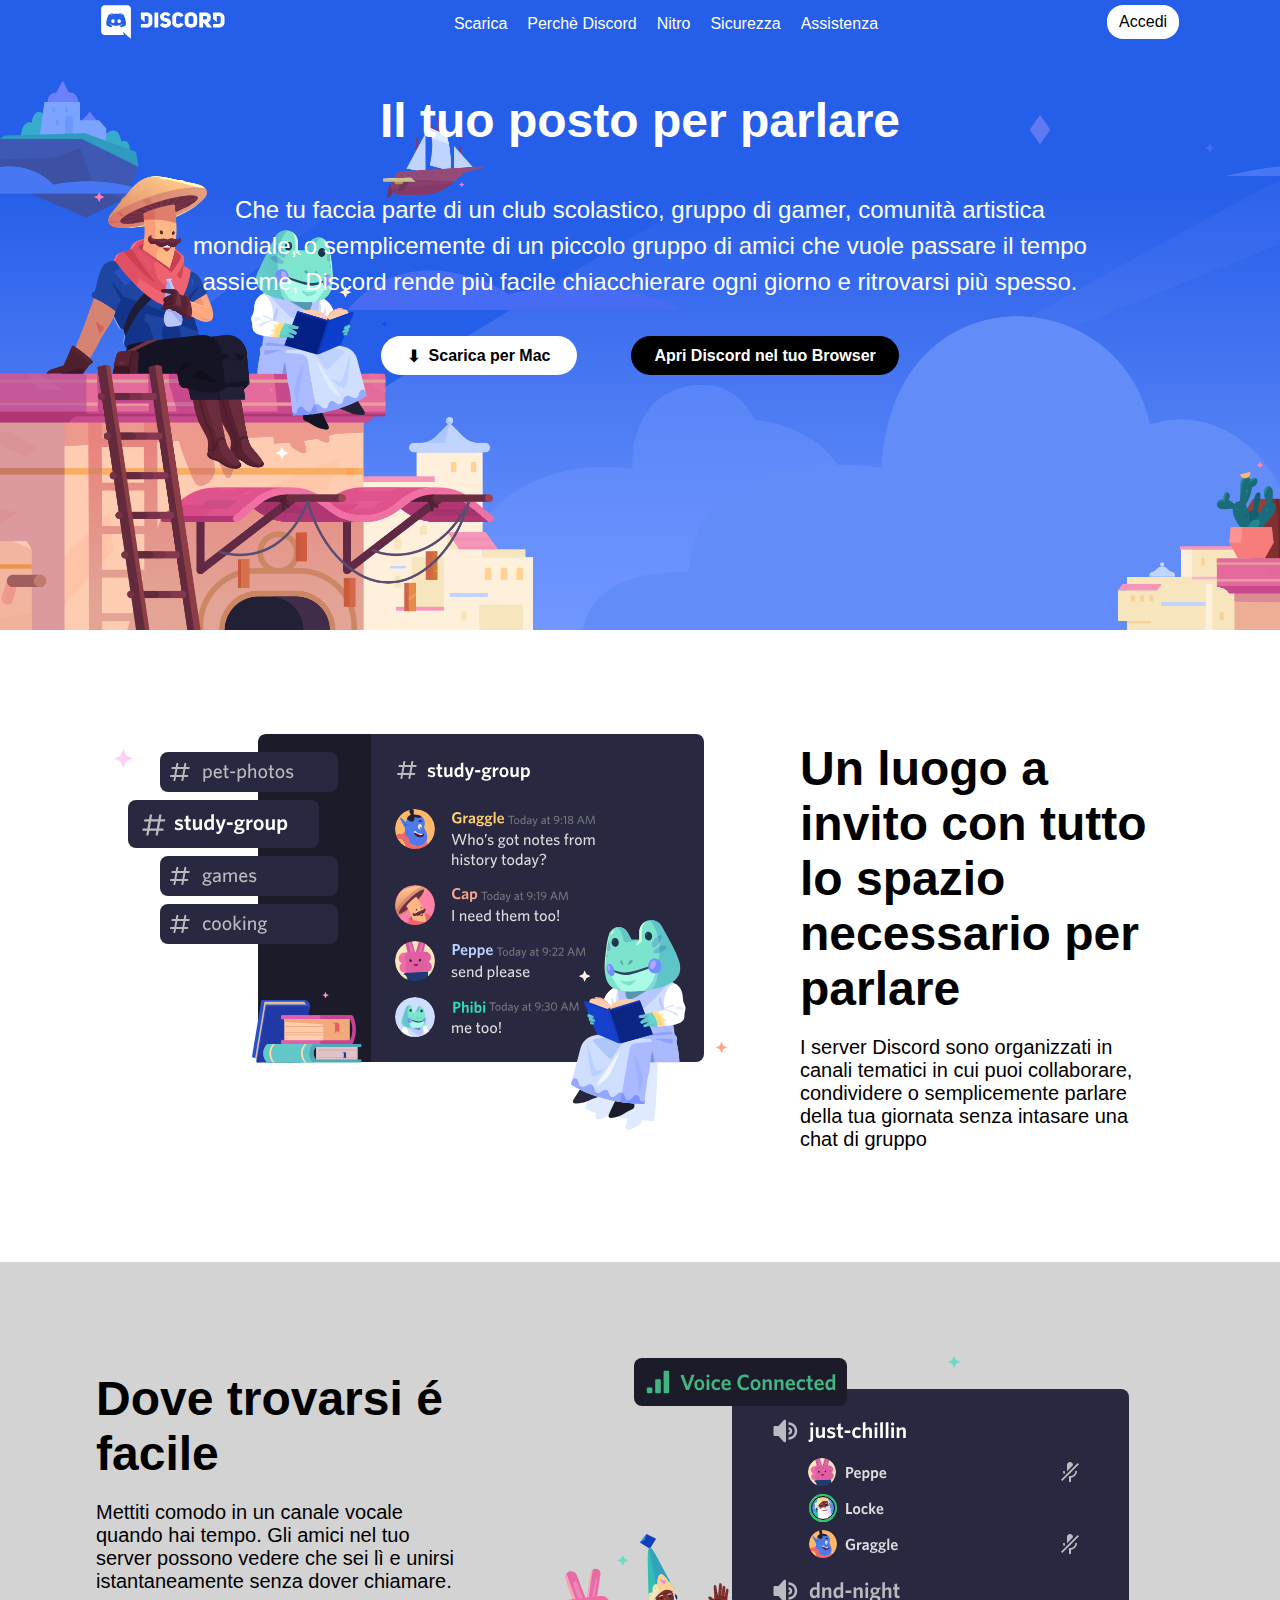
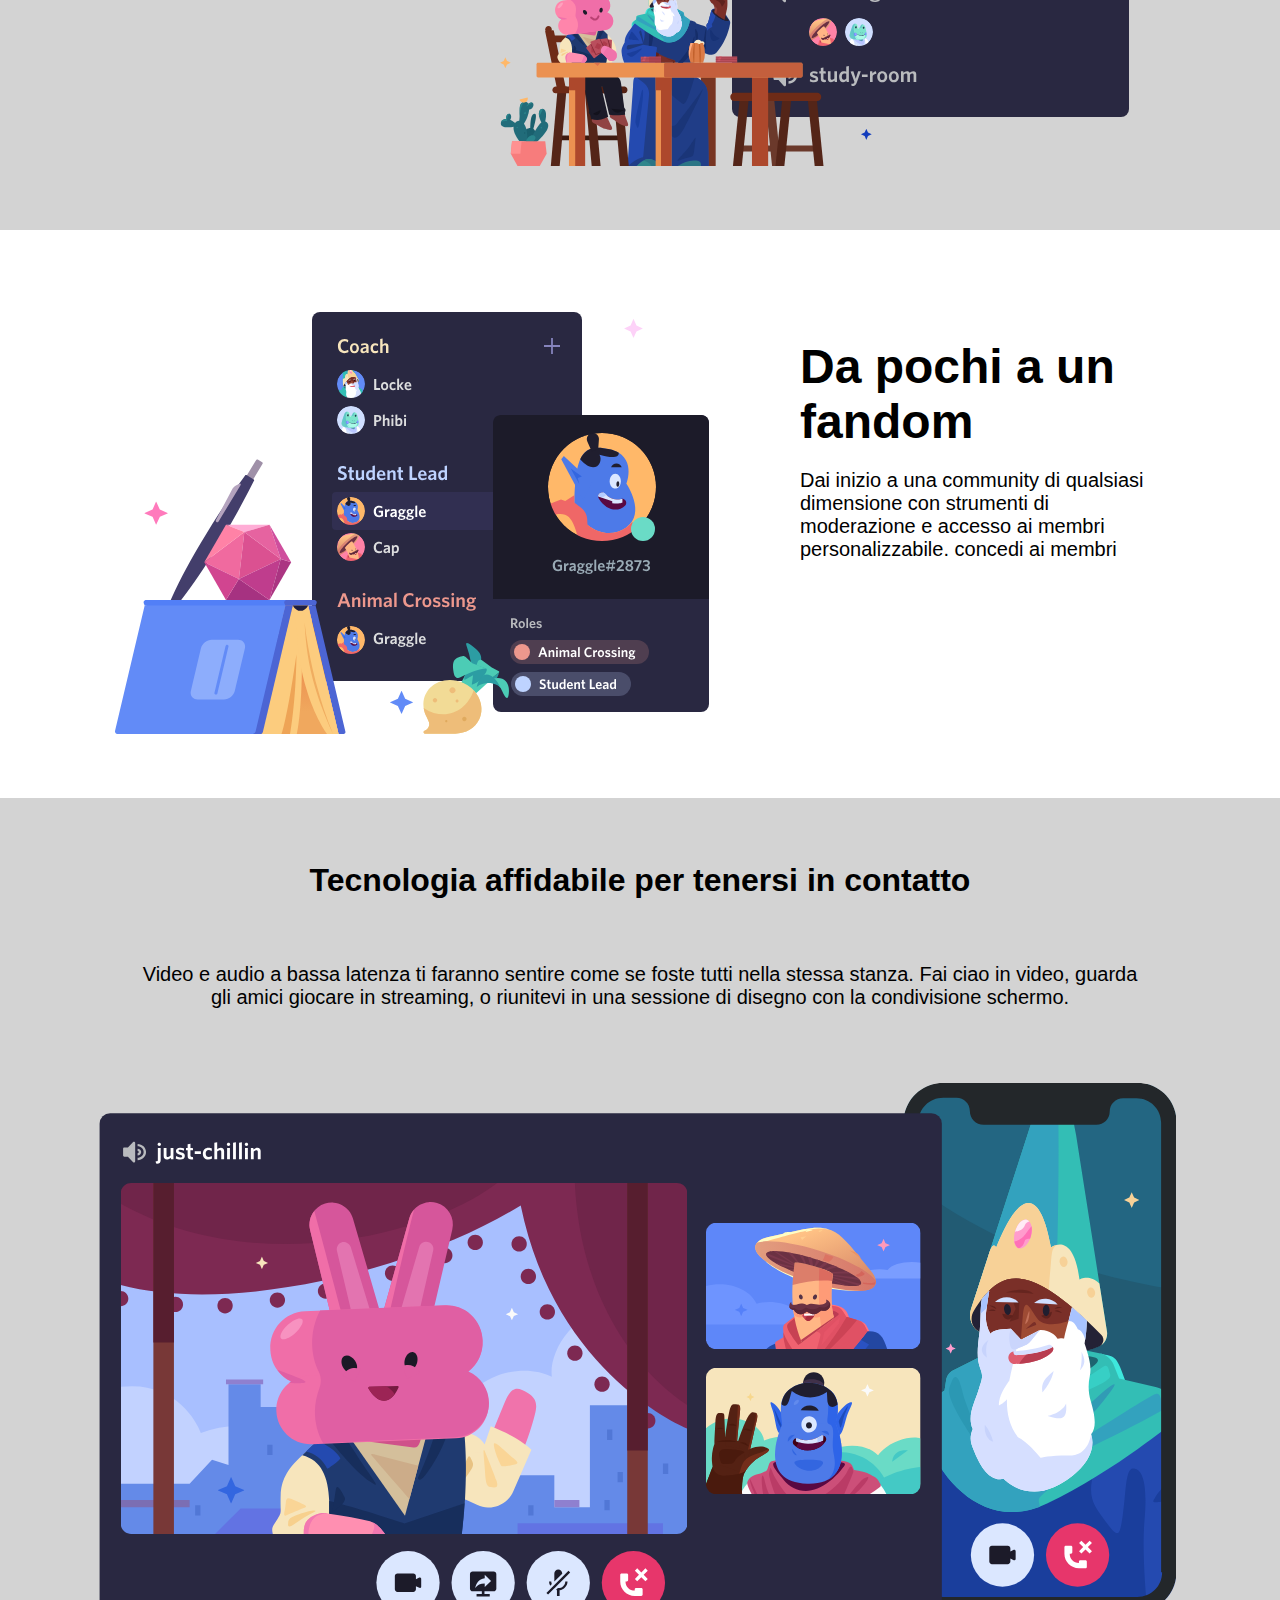
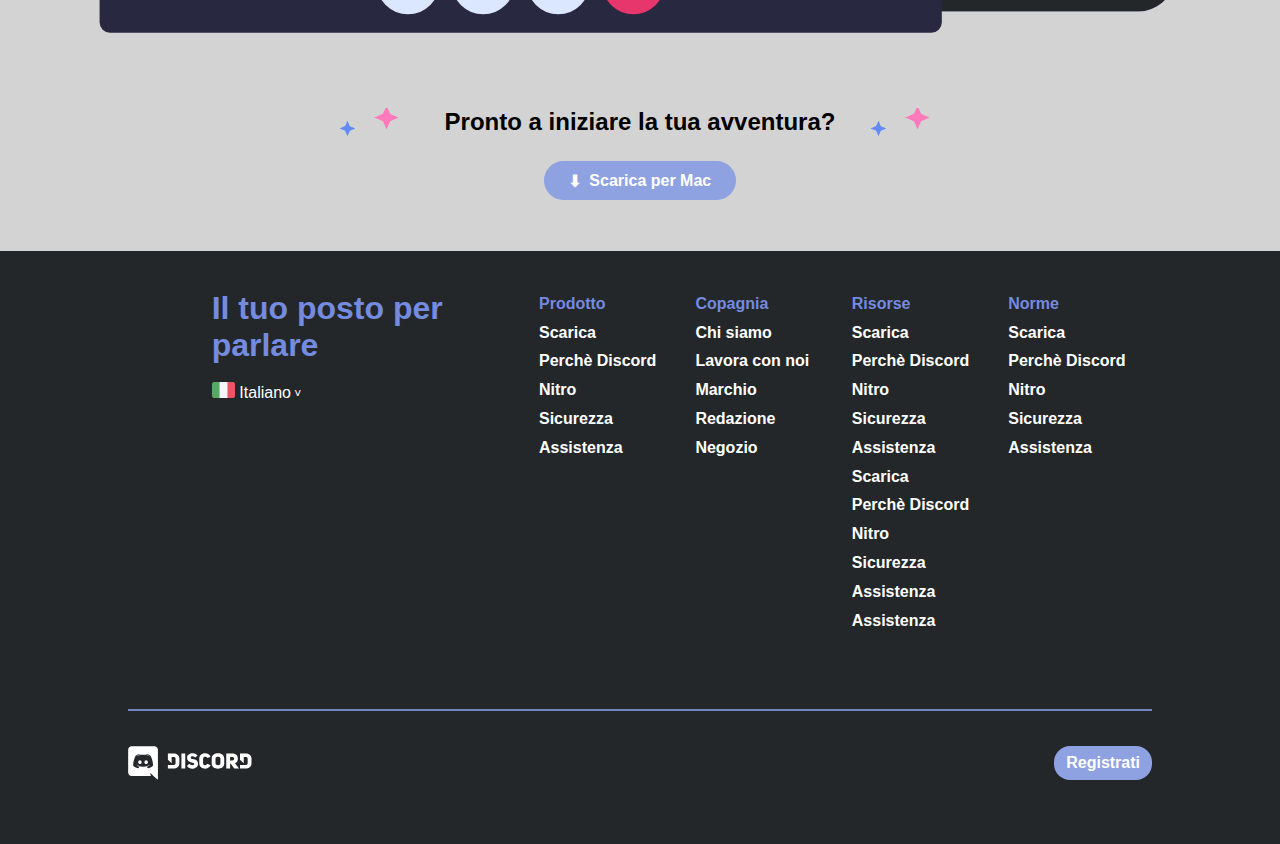
==== commit 8d07024f: "UPDATE 1.0: ESERCIZIO TERMINATO" ====
--- a/index.html
+++ b/index.html
@@ -108,8 +108,8 @@
             </div>
         </div>
         <!-- quarta sezione -->
-        <div class="row5">
-            <div class="col7">
+        <div class="big-tecno-section">
+            <div class="start-adventure">
                 <h1>
                     Tecnologia affidabile per tenersi in contatto
                 </h1>
@@ -126,8 +126,8 @@
             </div>
         </div>
         <!-- footer -->
-        <div class="row6">
-            <div class="col8">
+        <div class="final-section">
+            <div class="language-area">
                 <h1>
                     Il tuo posto per <br>
                     parlare
@@ -140,7 +140,7 @@
                     <i class="fa-brands fa-youtube" style="color: #ffffff;"></i>
                 </span>
             </div>
-            <div class="col9">
+            <div class="link-area">
                 <ul>
                     Prodotto
                     <li><a href="#">Scarica</a></li>
@@ -150,7 +150,7 @@
                     <li><a href="#">Assistenza</a></li>
                 </ul>
             </div>
-            <div class="col9">
+            <div class="link-area">
                 <ul>
                     Copagnia
                     <li><a href="#">Chi siamo</a></li>
@@ -160,7 +160,7 @@
                     <li><a href="#">Negozio</a></li>
                 </ul>
             </div>
-            <div class="col9">
+            <div class="link-area">
                 <ul>
                     Risorse
                     <li><a href="#">Scarica</a></li>
@@ -176,7 +176,7 @@
                     <li><a href="#">Assistenza</a></li>
                 </ul>
             </div>
-            <div class="col9">
+            <div class="link-area">
                 <ul>
                     Norme
                     <li><a href="#">Scarica</a></li>
@@ -187,13 +187,18 @@
                 </ul>
             </div>
         </div>
+        <div class="breaking-line">
+            <div class="violet-line"></div>
+        </div>
         <!-- logo in basso -->
-        <div class="row7">
-            <div class="col10">
-                <button>Logo</button>
-            </div>
-            <div class="col11">
-                <button>Bottone</button>
+        <div class="ending-section">
+            <div class="logo-down">
+                <img src="img/logo.svg" alt="">
+            </div>
+            <div class="login-down">
+                <div class="register">
+                    Registrati
+                </div>
             </div>
         </div>
     </div>
--- a/CSS/style.css
+++ b/CSS/style.css
@@ -25,7 +25,7 @@
  }
  .jumbo {
    background-image: url(../img/jumbo.png);
-   height: 125%;
+   height: 70%;
    background-size: cover;
    background-repeat: no-repeat;
  }
@@ -162,31 +162,31 @@
    padding-bottom: 10%;
  }
 
- .row5 {
+ .big-tecno-section {
     background-color: rgb(211, 211, 211);
  }
- .col7 {
+ .start-adventure {
    padding-bottom: 2%;
  }
- .col7 h1 {
+ .start-adventure h1 {
    text-align: center;
    padding: 5%;
  }
- .col7 p {
+ .start-adventure p {
    text-align: center;
    font-size: 20px
  }
- .col7 img {
+ .start-adventure img {
    display: flex ;
    width: 90%;
    margin: auto;
  }
- .col7 h2 {
+ .start-adventure h2 {
    text-align: center;
    background-image: url(../img/stars.svg);
    background-position: bottom;
  }
- .col7 .download {
+ .start-adventure .download {
    display: flex;
    background-color: rgb(142, 161, 225);
    color: white;
@@ -198,89 +198,104 @@
    border-radius: 20px;
    margin: 2% auto;
  }
- .col7 .download::before {
+ .start-adventure .download::before {
    content: ' \27A1';
    transform: rotate(90deg);
    -webkit-transform: rotate(90deg);
    margin-right: 5%;
  }
  /* FOOTER */
- .row6 {
+ .final-section {
     background-color: rgb(35, 39, 42);
     display: flex;
     justify-content: center;
     align-items: flex-start;
-    border-bottom: 2px solid white;
     padding: 3%;
  }
- .col9 ul {
+ .final-section a {
+   color: white;
+   text-decoration: none;
+   
+ }
+ .language-area {
+   color: rgb(116, 139, 223);
+    margin: 0 8%;
+ }
+ .language-area img {
+   width: 10%;
+   margin-top: 8%;
+   margin-right: 2%;
+ }
+ .language-area .lingua {
+   color: white;
+   margin-bottom: 3%;
+ }
+ .language-area .lingua::after {
+   content: ' \02C5';  
+   font-size: 12px; 
+ }
+ .language-area .fa-brands {
+   padding: 2%;
+ }
+ .link-area {
+    width: 13%;
+    font-weight: bold;
+ }
+ .link-area ul {
    color: rgb(116, 139, 223);
    list-style: none;
    text-decoration: none;
    line-height: 180%;
  }
- .row6 a {
-   color: white;
-   text-decoration: none;
-   
- }
- .col8 {
-   color: rgb(116, 139, 223);
-    margin: 0 auto;
- }
- .col8 img {
-   width: 10%;
-   margin-top: 8%;
-   margin-right: 2%;
- }
- .col8 .lingua {
-   color: white;
-   margin-bottom: 3%;
- }
- .col8 .lingua::after {
-   content: ' \02C5';  
-   font-size: 12px; 
- }
- .col8 .fa-brands {
-   padding: 2%;
- }
- .col9 {
-    width: 13%;
-    font-weight: bold;
+ /* BREAKING LINE */
+ .breaking-line {
+   width: 100%;
+   height: 8%;
+   background-color: rgb(35, 39, 42);
+   display: flex;
+   justify-content: center;
+   align-items: center;
+ }
+ .violet-line {
+   background-color: rgb(112, 133, 193);
+   width: 80%;
+   height: 3%;
+
  }
  /* LOGO IN BASSO */
- .row7 {
+ .ending-section {
     background-color: rgb(35, 39, 42);
-    height: 7%;
     display: flex;
     justify-content: center;
-    align-items: flex-end;
- }
- .col10 {
-    height: 70%;
-    width: 25%;
-    background-color: rgb(124, 242, 213);
+    align-items: flex-start;
+    padding-bottom: 5%;
+ }
+ .logo-down {
+    width: 40%;
     display: flex;
     justify-content: flex-start;
     align-items: center;
  }
- .col10 button {
+ .logo-down button {
     padding: 0 8px;
     height: 40%;  
     border: 2px dotted black;
     background-color: rgb(255, 182, 193);
  }
- .col11 {
-    height: 70%;
-    width: 25%;
-    background-color: rgb(124, 242, 213);
+ .login-down {
+    width: 40%;
     display: flex;
     justify-content: flex-end;
     align-items: center;
- }
- .col11 button {
-    padding: 0 8px;
-    height: 40%;
-    border: 2px dotted black;
-    background-color: rgb(255, 182, 193);    
- }
+    color: white;
+    font-weight: bold;
+ }
+ .login-down .register {
+   background-color: rgb(142, 161, 225);
+   border-radius: 16px;
+   padding: 8px 12px;
+   display: flex;
+   justify-content: center;
+   align-items: center;
+
+ }
